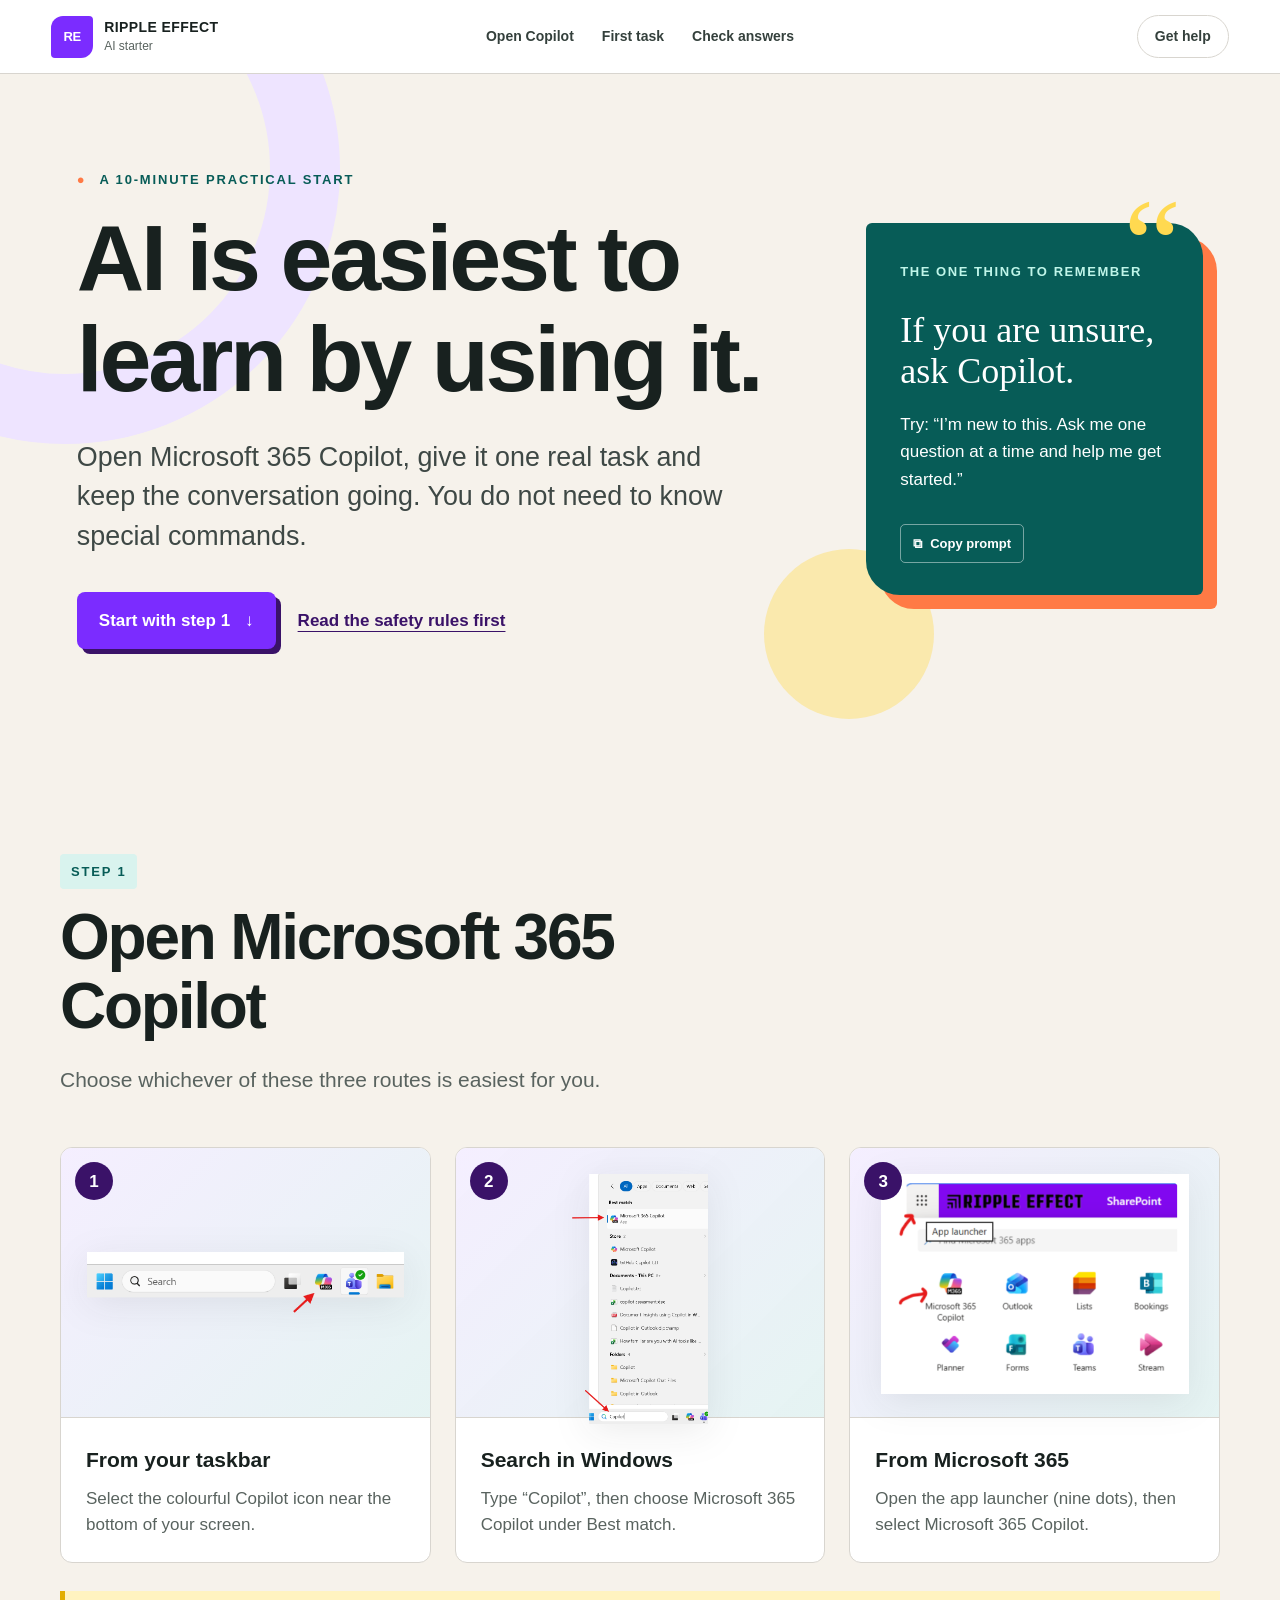
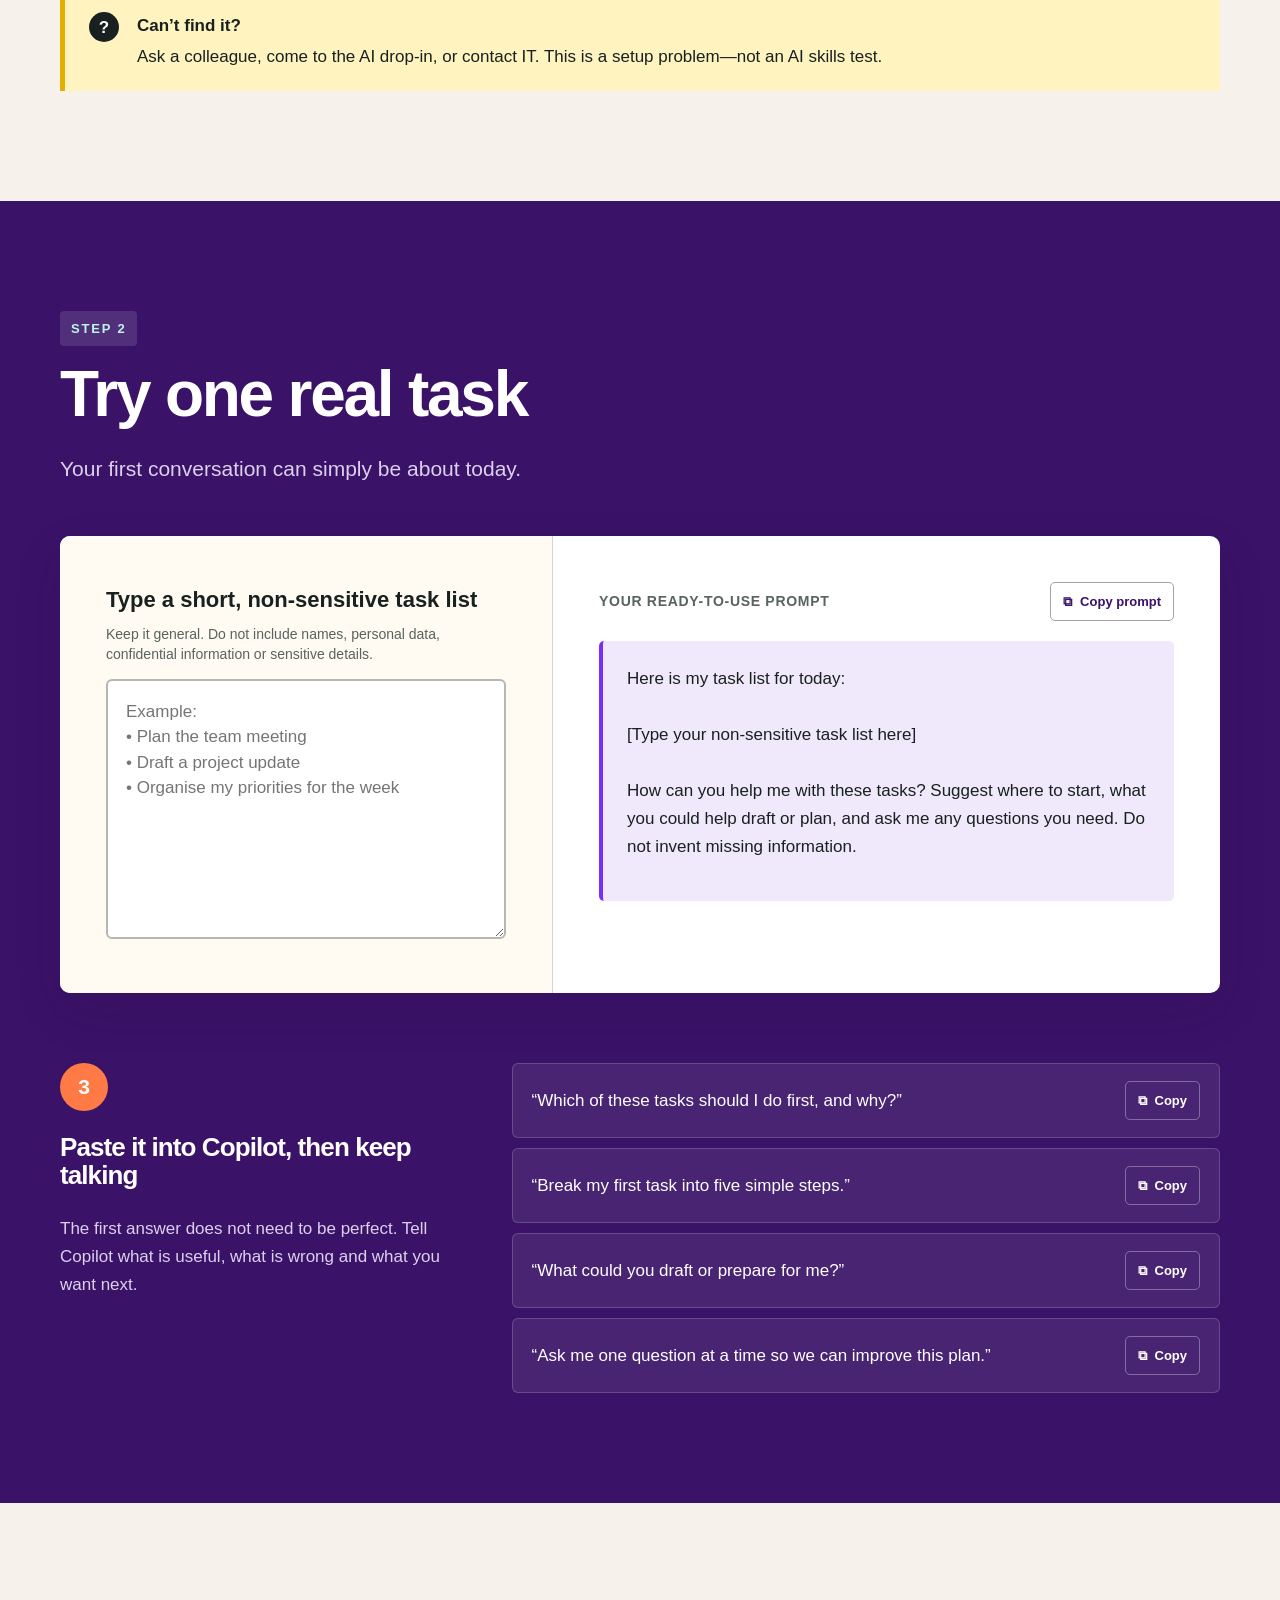
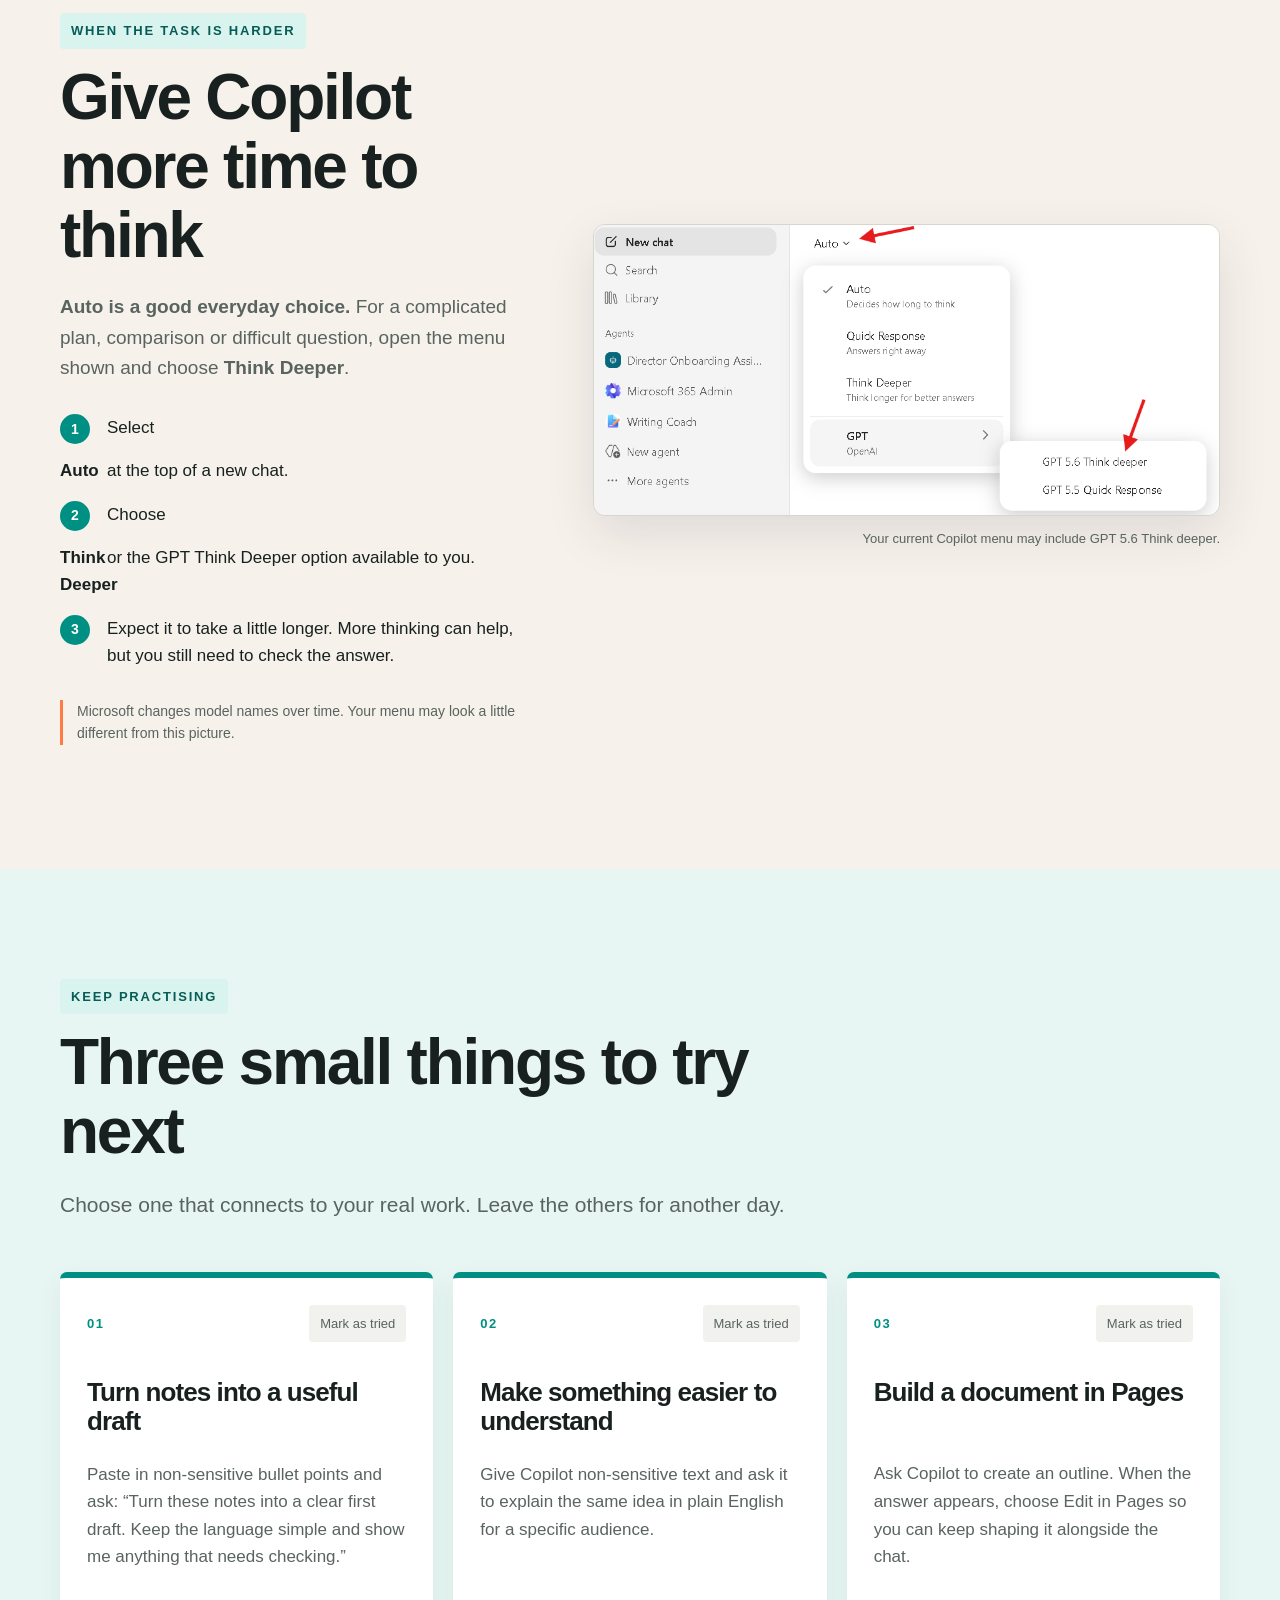
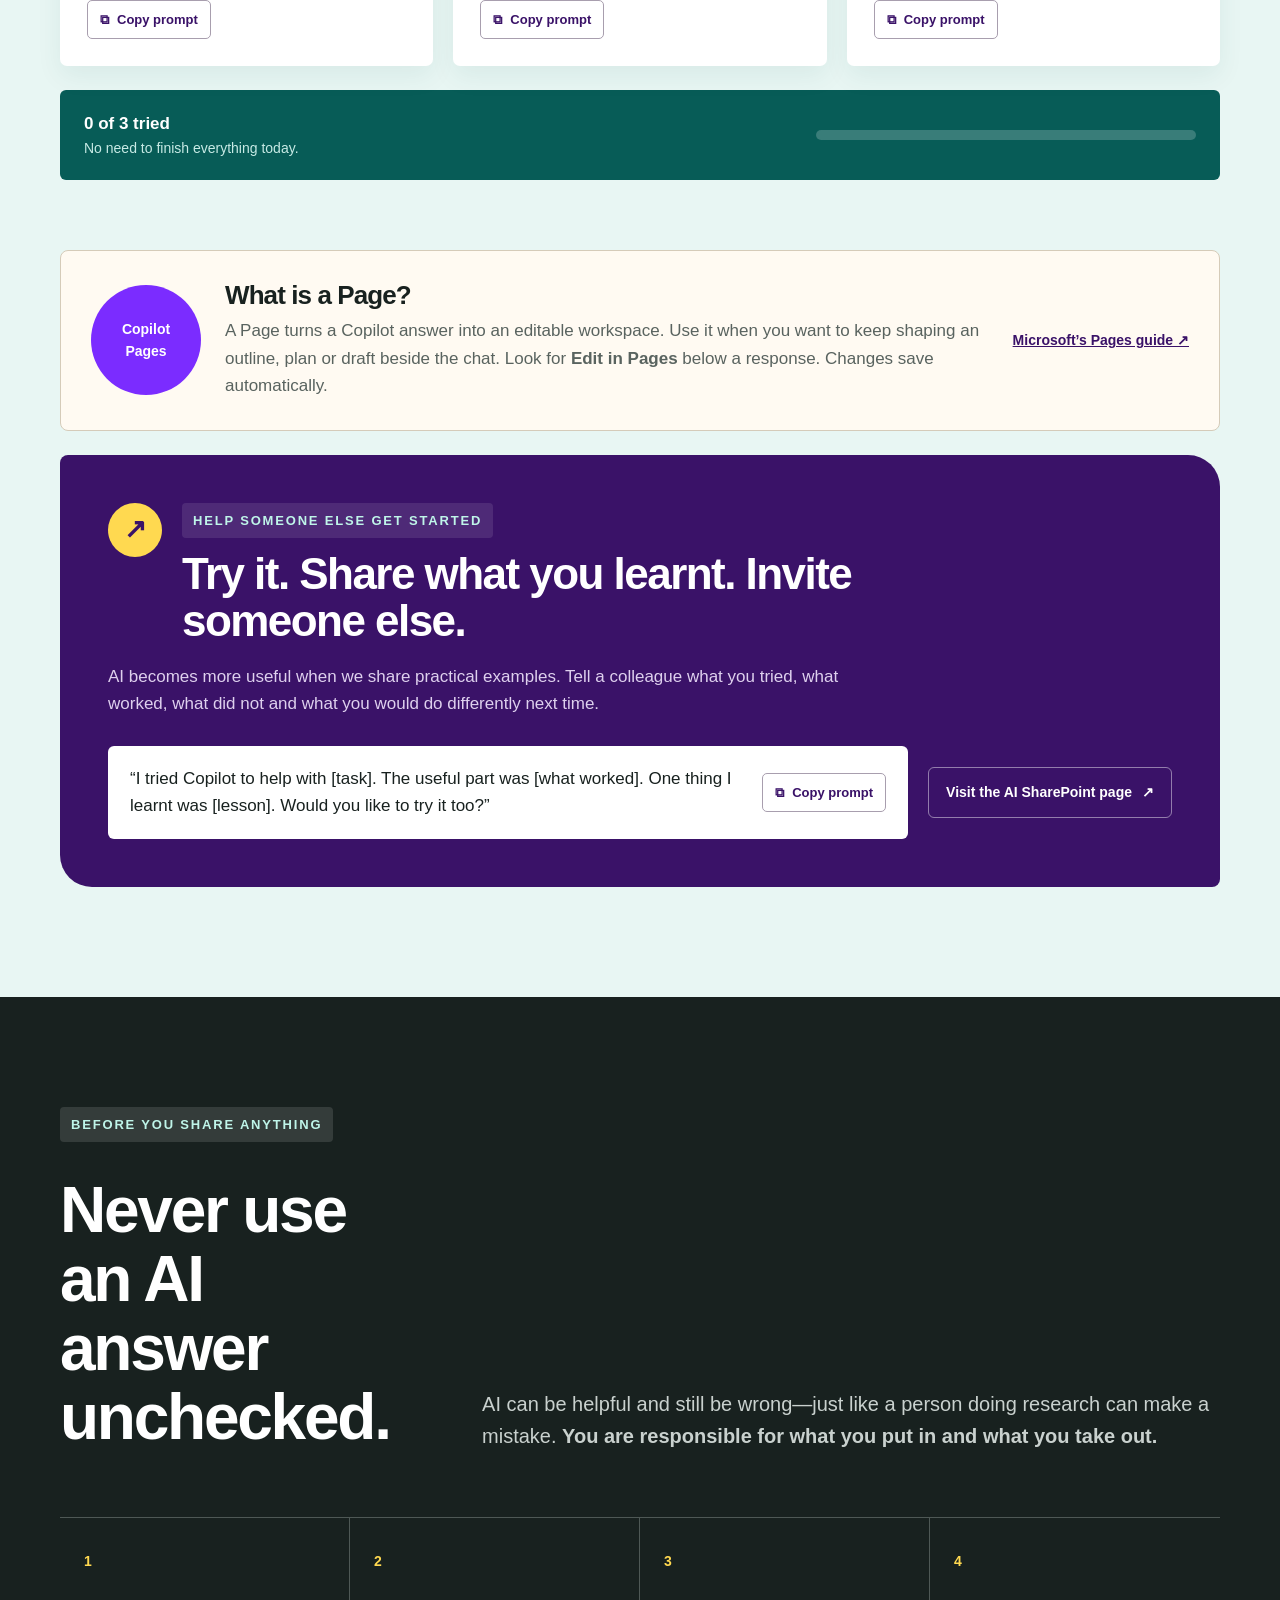
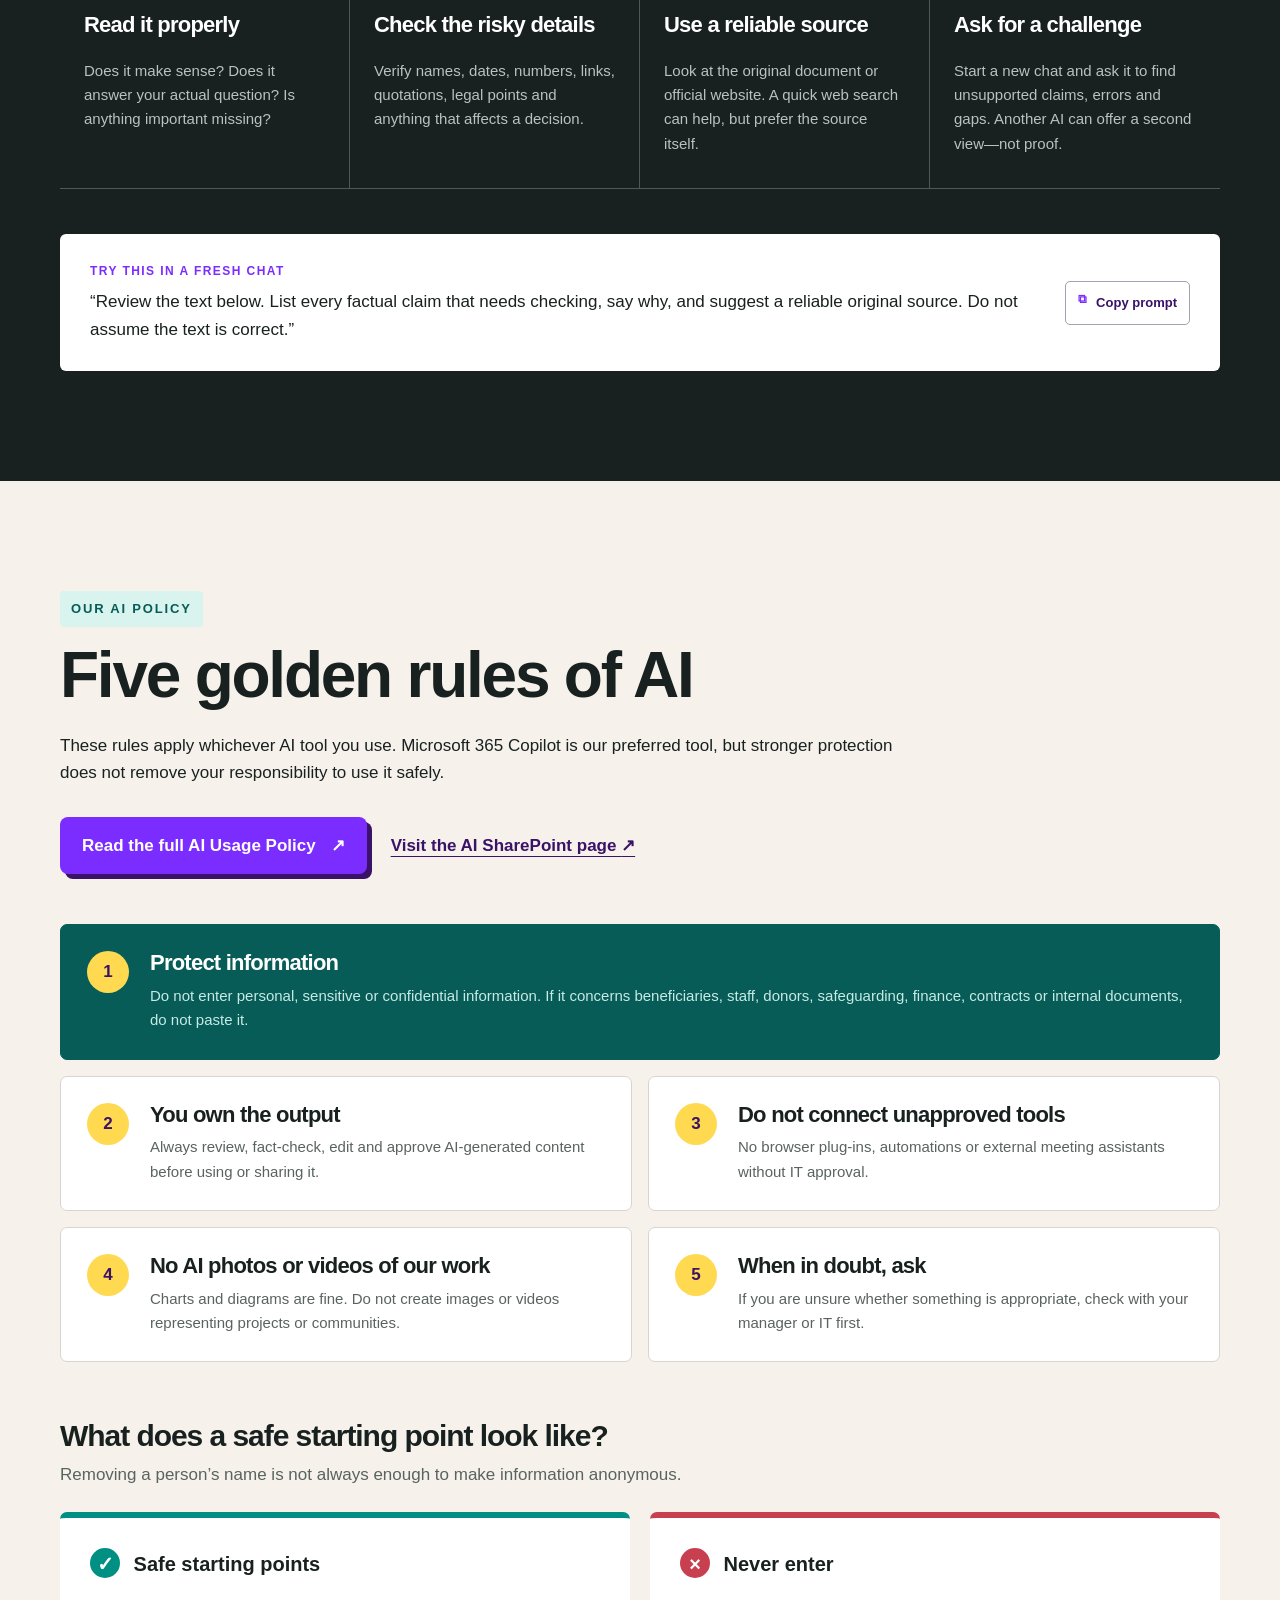
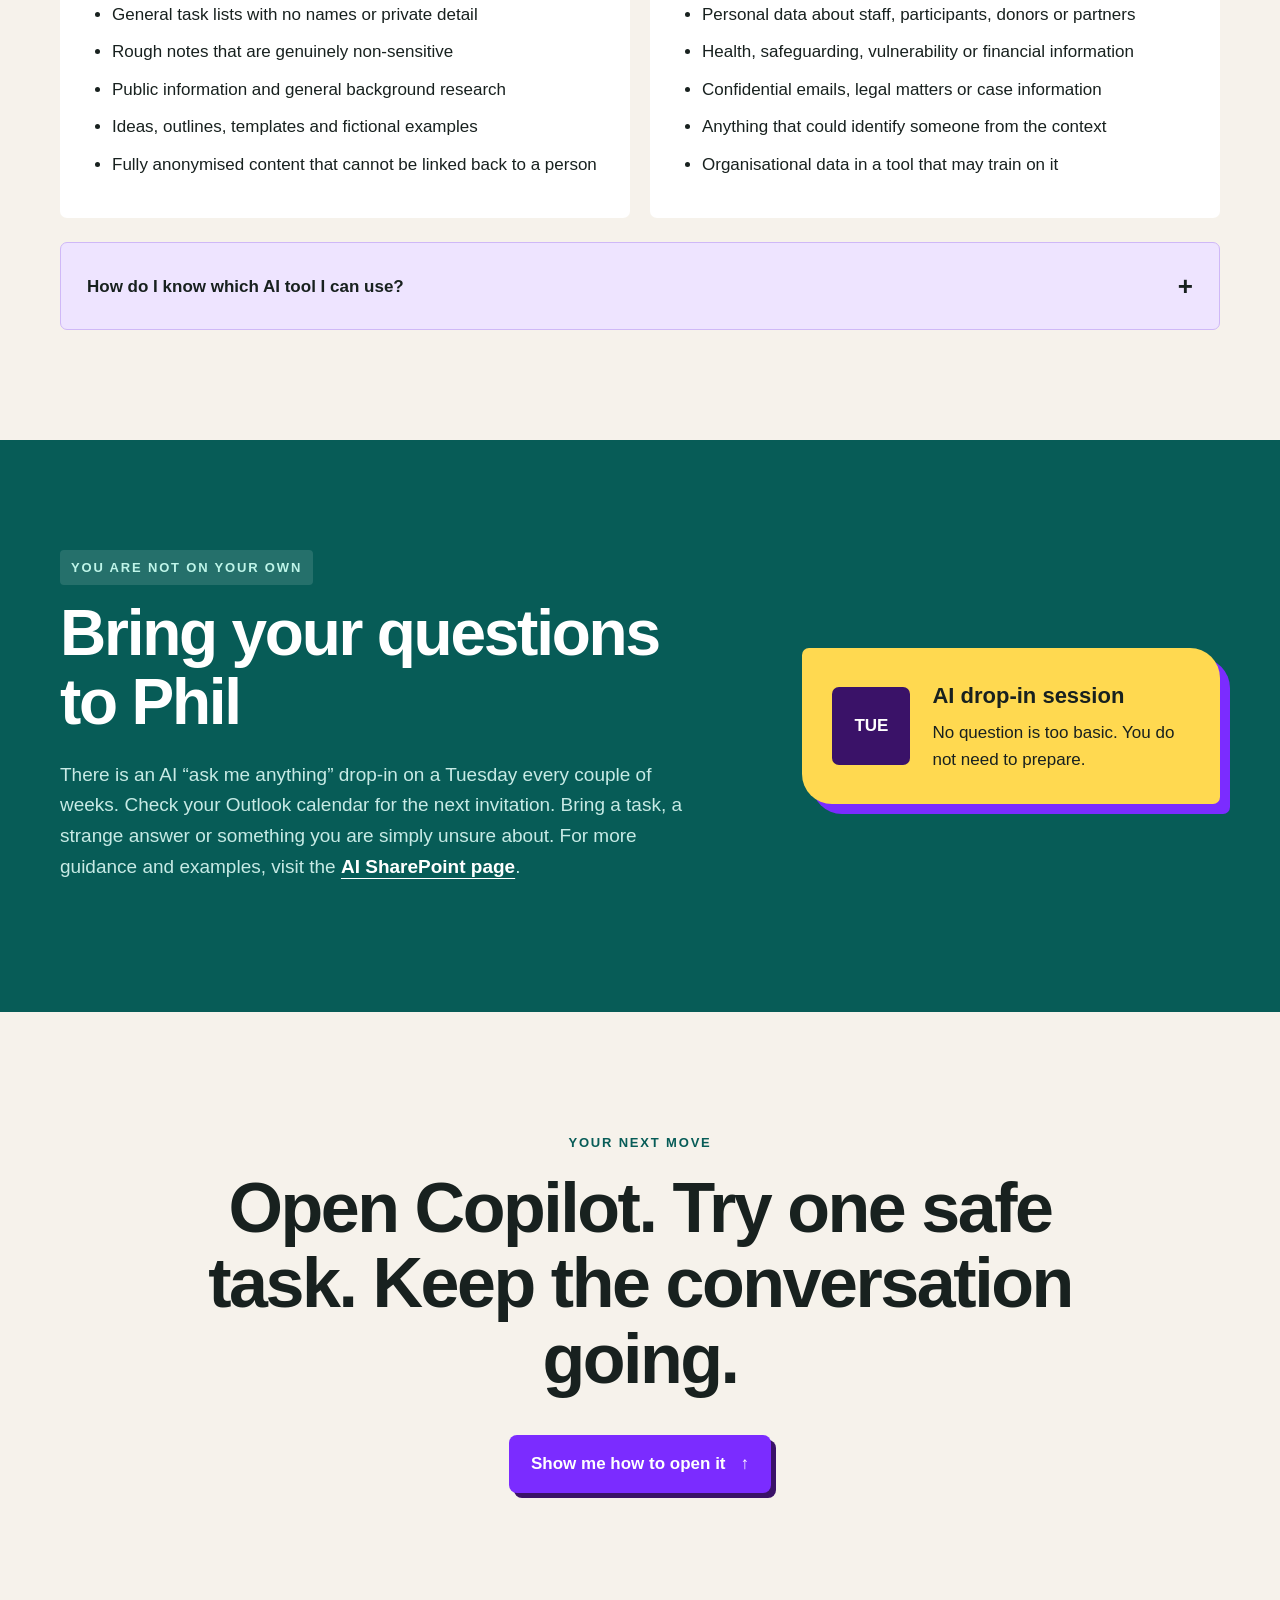
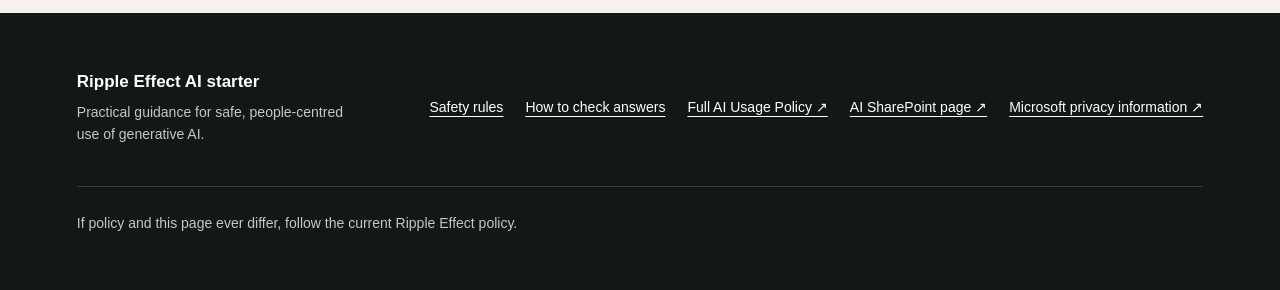
==== site/start-66e83ab8734276ac559a2520ba7a8b0e125d8573de5e298881a591f84db11290/index.html @ 121190fb "Add Copilot getting started page" ====
<!doctype html>
<html lang="en-GB">
<head>
  <meta charset="utf-8">
  <meta name="viewport" content="width=device-width, initial-scale=1">
  <meta name="robots" content="noindex, nofollow, noarchive, nosnippet, noimageindex">
  <meta name="googlebot" content="noindex, nofollow, noarchive, nosnippet, noimageindex">
  <meta name="bingbot" content="noindex, nofollow, noarchive, nosnippet, noimageindex">
  <meta name="referrer" content="no-referrer">
  <title>Get started with Microsoft Copilot | Ripple Effect</title>
  <meta name="description" content="A simple, practical introduction to using Microsoft 365 Copilot safely at Ripple Effect.">
  <style>:root {
  --ink: #18211f;
  --muted: #59635f;
  --paper: #f6f2eb;
  --cream: #fffaf2;
  --white: #ffffff;
  --purple: #7b2cff;
  --purple-dark: #3a1268;
  --purple-soft: #eee4ff;
  --teal: #008f83;
  --teal-dark: #075c57;
  --orange: #ff7a45;
  --yellow: #ffd950;
  --red: #c83f4f;
  --line: #d8d5cf;
  --shadow: 0 18px 50px rgba(34, 21, 48, 0.11);
}

* {
  box-sizing: border-box;
}

html {
  scroll-behavior: smooth;
  scroll-padding-top: 90px;
}

body {
  margin: 0;
  background: var(--paper);
  color: var(--ink);
  font-family: "Segoe UI", Arial, sans-serif;
  font-size: 17px;
  line-height: 1.62;
  text-rendering: optimizeLegibility;
}

button,
textarea {
  font: inherit;
}

a {
  color: inherit;
}

img {
  display: block;
  max-width: 100%;
}

.skip-link {
  position: fixed;
  top: 8px;
  left: 8px;
  z-index: 100;
  padding: 10px 16px;
  background: var(--ink);
  color: white;
  border-radius: 6px;
  transform: translateY(-150%);
}

.skip-link:focus {
  transform: translateY(0);
}

:focus-visible {
  outline: 4px solid var(--yellow);
  outline-offset: 3px;
}

.site-header {
  position: sticky;
  top: 0;
  z-index: 50;
  display: grid;
  grid-template-columns: 1fr auto 1fr;
  align-items: center;
  min-height: 74px;
  padding: 10px clamp(20px, 4vw, 70px);
  background: rgba(255, 255, 255, 0.96);
  border-bottom: 1px solid var(--line);
  backdrop-filter: blur(12px);
}

.brand {
  display: inline-flex;
  align-items: center;
  gap: 11px;
  width: fit-content;
  text-decoration: none;
  line-height: 1.05;
}

.brand-mark {
  display: grid;
  place-items: center;
  width: 42px;
  height: 42px;
  background: var(--purple);
  color: white;
  border-radius: 12px 4px 12px 4px;
  font-size: 13px;
  font-weight: 800;
  letter-spacing: -0.02em;
}

.brand strong,
.brand small {
  display: block;
}

.brand strong {
  text-transform: uppercase;
  letter-spacing: 0.03em;
  font-size: 14px;
}

.brand small {
  margin-top: 5px;
  color: var(--muted);
  font-size: 12px;
}

nav {
  display: flex;
  align-items: center;
  gap: 28px;
}

nav a,
.help-link {
  color: #34403c;
  font-size: 14px;
  font-weight: 650;
  text-decoration: none;
}

nav a:hover,
.help-link:hover {
  color: var(--purple);
}

.help-link {
  justify-self: end;
  padding: 9px 17px;
  border: 1px solid var(--line);
  border-radius: 999px;
}

.hero {
  position: relative;
  isolation: isolate;
  display: grid;
  grid-template-columns: minmax(0, 1.35fr) minmax(320px, 0.65fr);
  gap: clamp(35px, 7vw, 100px);
  align-items: center;
  max-width: 1280px;
  min-height: 670px;
  margin: 0 auto;
  padding: 90px clamp(24px, 6vw, 90px);
  overflow: hidden;
}

.hero::before,
.hero::after {
  content: "";
  position: absolute;
  z-index: -1;
  border-radius: 999px;
}

.hero::before {
  width: 410px;
  height: 410px;
  top: -180px;
  left: -210px;
  border: 70px solid var(--purple-soft);
}

.hero::after {
  width: 170px;
  height: 170px;
  right: 27%;
  bottom: 25px;
  background: var(--yellow);
  opacity: 0.4;
}

.eyebrow,
.step-label {
  margin: 0 0 18px;
  color: var(--teal-dark);
  font-size: 13px;
  font-weight: 800;
  letter-spacing: 0.14em;
  text-transform: uppercase;
}

.eyebrow span {
  margin-right: 8px;
  color: var(--orange);
}

h1,
h2,
h3,
p {
  margin-top: 0;
}

h1,
h2,
h3 {
  line-height: 1.08;
  letter-spacing: -0.035em;
}

h1 {
  max-width: 760px;
  margin-bottom: 28px;
  font-size: clamp(52px, 7.3vw, 96px);
  font-weight: 800;
}

h2 {
  margin-bottom: 22px;
  font-size: clamp(39px, 5vw, 66px);
}

h3 {
  font-size: 26px;
}

.hero-lede {
  max-width: 690px;
  margin-bottom: 35px;
  color: #3e4845;
  font-size: clamp(20px, 2.1vw, 27px);
  line-height: 1.48;
}

.hero-actions {
  display: flex;
  flex-wrap: wrap;
  gap: 22px;
  align-items: center;
}

.primary-button {
  display: inline-flex;
  align-items: center;
  gap: 15px;
  padding: 15px 22px;
  background: var(--purple);
  color: white;
  border-radius: 8px;
  box-shadow: 5px 5px 0 var(--purple-dark);
  font-weight: 750;
  text-decoration: none;
  transition: transform 160ms ease, box-shadow 160ms ease;
}

.primary-button:hover {
  transform: translate(2px, 2px);
  box-shadow: 3px 3px 0 var(--purple-dark);
}

.text-link {
  color: var(--purple-dark);
  font-weight: 700;
  text-underline-offset: 5px;
}

.hero-card {
  position: relative;
  padding: 38px 34px 32px;
  background: var(--teal-dark);
  color: white;
  border-radius: 6px 34px 6px 34px;
  box-shadow: 14px 14px 0 var(--orange);
}

.hero-card::before {
  content: "“";
  position: absolute;
  top: -44px;
  right: 22px;
  color: var(--yellow);
  font-family: Georgia, serif;
  font-size: 130px;
  line-height: 1;
}

.card-kicker {
  margin-bottom: 28px;
  color: #bff5e9;
  font-size: 13px;
  font-weight: 800;
  letter-spacing: 0.12em;
  text-transform: uppercase;
}

.big-quote {
  margin-bottom: 18px;
  font-family: Georgia, serif;
  font-size: 36px;
  line-height: 1.15;
}

.hero-card .copy-button {
  margin-top: 14px;
  border-color: rgba(255, 255, 255, 0.45);
  color: white;
}

.section-shell {
  width: min(1160px, calc(100% - 48px));
  margin: 0 auto;
  padding: 110px 0;
}

.section-heading {
  max-width: 740px;
  margin-bottom: 50px;
}

.section-heading > p:last-child {
  color: var(--muted);
  font-size: 21px;
}

.step-label {
  display: inline-block;
  margin-bottom: 14px;
  padding: 7px 11px;
  background: #d9f3ee;
  border-radius: 4px;
}

.step-label.light {
  background: rgba(255, 255, 255, 0.12);
  color: #bff5e9;
}

.launch-grid {
  display: grid;
  grid-template-columns: repeat(3, 1fr);
  gap: 24px;
}

.launch-card {
  position: relative;
  display: flex;
  flex-direction: column;
  margin: 0;
  overflow: hidden;
  background: white;
  border: 1px solid var(--line);
  border-radius: 12px;
}

.launch-number {
  position: absolute;
  top: 14px;
  left: 14px;
  z-index: 2;
  display: grid;
  place-items: center;
  width: 38px;
  height: 38px;
  background: var(--purple-dark);
  color: white;
  border-radius: 50%;
  font-weight: 800;
}

.image-frame {
  display: grid;
  place-items: center;
  height: 270px;
  padding: 26px;
  background:
    linear-gradient(135deg, rgba(123, 44, 255, 0.08), rgba(0, 143, 131, 0.1)),
    white;
  border-bottom: 1px solid var(--line);
}

.image-frame img {
  max-height: 220px;
  object-fit: contain;
  filter: drop-shadow(0 8px 18px rgba(23, 23, 23, 0.08));
}

.image-frame.compact img {
  width: 100%;
}

.image-frame.portrait img {
  max-height: 250px;
}

.launch-card figcaption {
  display: grid;
  gap: 9px;
  padding: 25px;
}

.launch-card figcaption strong {
  font-size: 21px;
}

.launch-card figcaption span {
  color: var(--muted);
  line-height: 1.5;
}

.tip-strip {
  display: flex;
  gap: 18px;
  align-items: flex-start;
  margin-top: 28px;
  padding: 21px 24px;
  background: #fff3c0;
  border-left: 5px solid #e2ae00;
}

.tip-strip p {
  margin: 3px 0 0;
}

.tip-icon {
  display: grid;
  flex: 0 0 auto;
  place-items: center;
  width: 30px;
  height: 30px;
  background: var(--ink);
  color: white;
  border-radius: 50%;
  font-weight: 800;
}

.first-task-section {
  background: var(--purple-dark);
  color: white;
}

.first-task-section .section-heading > p:last-child {
  color: #ddd0ed;
}

.task-builder {
  display: grid;
  grid-template-columns: 0.85fr 1.15fr;
  background: white;
  color: var(--ink);
  border-radius: 10px;
  overflow: hidden;
  box-shadow: var(--shadow);
}

.task-input {
  padding: clamp(26px, 4vw, 46px);
  background: var(--cream);
  border-right: 1px solid var(--line);
}

.task-input label {
  display: block;
  margin-bottom: 7px;
  font-size: 22px;
  font-weight: 750;
}

.field-help {
  color: var(--muted);
  font-size: 14px;
  line-height: 1.45;
}

textarea {
  width: 100%;
  min-height: 260px;
  padding: 18px;
  resize: vertical;
  color: var(--ink);
  background: white;
  border: 2px solid #b7b6b0;
  border-radius: 6px;
  line-height: 1.5;
}

textarea:focus {
  border-color: var(--purple);
}

.prompt-preview {
  min-width: 0;
  padding: clamp(26px, 4vw, 46px);
}

.prompt-topline {
  display: flex;
  gap: 12px;
  align-items: center;
  justify-content: space-between;
  margin-bottom: 20px;
  color: var(--muted);
  font-size: 14px;
  font-weight: 750;
  letter-spacing: 0.05em;
  text-transform: uppercase;
}

pre {
  min-height: 260px;
  margin: 0;
  padding: 24px;
  overflow-x: auto;
  white-space: pre-wrap;
  word-break: break-word;
  background: #f0e9fb;
  border-left: 4px solid var(--purple);
  border-radius: 5px;
  font-family: "Segoe UI", Arial, sans-serif;
  font-size: 17px;
  line-height: 1.65;
}

.copy-button {
  display: inline-flex;
  gap: 8px;
  align-items: center;
  justify-content: center;
  padding: 8px 12px;
  color: var(--purple-dark);
  background: transparent;
  border: 1px solid #a89eae;
  border-radius: 5px;
  cursor: pointer;
  font-size: 13px;
  font-weight: 750;
  letter-spacing: 0;
  text-transform: none;
}

.copy-button:hover {
  background: rgba(123, 44, 255, 0.08);
}

.conversation-block {
  display: grid;
  grid-template-columns: 0.7fr 1.3fr;
  gap: 70px;
  margin-top: 70px;
  align-items: start;
}

.conversation-block > div:first-child p:last-child {
  color: #ddd0ed;
}

.number-badge {
  display: grid;
  place-items: center;
  width: 48px;
  height: 48px;
  margin-bottom: 22px;
  background: var(--orange);
  border-radius: 50%;
  font-size: 21px;
  font-weight: 800;
}

.follow-up-list {
  display: grid;
  gap: 10px;
}

.follow-up {
  display: flex;
  gap: 18px;
  align-items: center;
  justify-content: space-between;
  padding: 17px 19px;
  background: rgba(255, 255, 255, 0.08);
  border: 1px solid rgba(255, 255, 255, 0.18);
  border-radius: 6px;
}

.follow-up .copy-button {
  flex: 0 0 auto;
  border-color: rgba(255, 255, 255, 0.32);
  color: white;
}

.mode-section {
  display: grid;
  grid-template-columns: minmax(0, 0.85fr) minmax(430px, 1.15fr);
  gap: 70px;
  align-items: center;
}

.mode-copy > p:not(.step-label, .small-note) {
  color: var(--muted);
  font-size: 19px;
}

.plain-steps {
  display: grid;
  gap: 16px;
  margin: 30px 0;
  padding: 0;
  list-style: none;
}

.plain-steps li {
  display: grid;
  grid-template-columns: 34px 1fr;
  gap: 13px;
  align-items: start;
}

.plain-steps span {
  display: grid;
  place-items: center;
  width: 30px;
  height: 30px;
  background: var(--teal);
  color: white;
  border-radius: 50%;
  font-size: 14px;
  font-weight: 800;
}

.small-note {
  padding-left: 14px;
  color: var(--muted);
  border-left: 3px solid var(--orange);
  font-size: 14px;
}

.mode-image {
  margin: 0;
}

.mode-image img {
  background: white;
  border: 1px solid var(--line);
  border-radius: 12px;
  box-shadow: var(--shadow);
}

.mode-image figcaption {
  margin-top: 12px;
  color: var(--muted);
  font-size: 13px;
  text-align: right;
}

.practice-section {
  background: #e8f6f3;
}

.challenge-grid {
  display: grid;
  grid-template-columns: repeat(3, 1fr);
  gap: 20px;
}

.challenge-card {
  display: flex;
  flex-direction: column;
  padding: 27px;
  background: white;
  border-top: 6px solid var(--teal);
  border-radius: 7px;
  box-shadow: 0 10px 26px rgba(7, 92, 87, 0.07);
}

.challenge-top {
  display: flex;
  align-items: center;
  justify-content: space-between;
  margin-bottom: 36px;
}

.challenge-top > span {
  color: var(--teal);
  font-size: 13px;
  font-weight: 800;
  letter-spacing: 0.12em;
}

.done-button {
  padding: 7px 10px;
  color: var(--muted);
  background: #f1f1ee;
  border: 1px solid transparent;
  border-radius: 4px;
  cursor: pointer;
  font-size: 13px;
}

.done-button:hover,
.done-button.is-done {
  color: white;
  background: var(--teal-dark);
}

.challenge-card h3 {
  min-height: 56px;
}

.challenge-card p {
  flex: 1;
  color: var(--muted);
}

.challenge-card .copy-button {
  align-self: flex-start;
  margin-top: 12px;
}

.progress-card {
  display: grid;
  grid-template-columns: 1fr minmax(210px, 0.55fr);
  gap: 40px;
  align-items: center;
  margin-top: 24px;
  padding: 20px 24px;
  background: var(--teal-dark);
  color: white;
  border-radius: 6px;
}

.progress-card strong,
.progress-card span {
  display: block;
}

.progress-card span {
  color: #c7eae5;
  font-size: 14px;
}

.progress-card.complete {
  background: var(--purple-dark);
}

.progress-track {
  height: 10px;
  overflow: hidden;
  background: rgba(255, 255, 255, 0.2);
  border-radius: 999px;
}

.progress-track span {
  height: 100%;
  background: var(--yellow);
  border-radius: inherit;
  transition: width 250ms ease;
}

.pages-callout {
  display: grid;
  grid-template-columns: auto 1fr auto;
  gap: 24px;
  align-items: center;
  margin-top: 70px;
  padding: 30px;
  background: var(--cream);
  border: 1px solid #d5cbb9;
  border-radius: 8px;
}

.pages-tag {
  display: grid;
  place-items: center;
  width: 110px;
  height: 110px;
  padding: 10px;
  color: white;
  background: var(--purple);
  border-radius: 50%;
  font-size: 14px;
  font-weight: 800;
  text-align: center;
}

.pages-callout h3 {
  margin-bottom: 8px;
}

.pages-callout p {
  margin-bottom: 0;
  color: var(--muted);
}

.pages-callout a {
  color: var(--purple-dark);
  font-size: 14px;
  font-weight: 750;
}

.share-callout {
  margin-top: 24px;
  padding: clamp(28px, 5vw, 48px);
  color: white;
  background: var(--purple-dark);
  border-radius: 8px 32px 8px 32px;
}

.share-heading {
  display: flex;
  gap: 20px;
  align-items: flex-start;
}

.share-mark {
  display: grid;
  flex: 0 0 auto;
  place-items: center;
  width: 54px;
  height: 54px;
  color: var(--purple-dark);
  background: var(--yellow);
  border-radius: 50%;
  font-size: 27px;
  font-weight: 800;
}

.share-heading .step-label {
  margin-bottom: 12px;
  color: #bff5e9;
  background: rgba(255, 255, 255, 0.1);
}

.share-heading h3 {
  max-width: 720px;
  margin-bottom: 18px;
  font-size: clamp(29px, 4vw, 44px);
}

.share-callout > p {
  max-width: 780px;
  color: #ded0ee;
}

.share-actions {
  display: grid;
  grid-template-columns: minmax(0, 1fr) auto;
  gap: 20px;
  align-items: center;
  margin-top: 28px;
}

.share-prompt {
  display: flex;
  gap: 18px;
  align-items: center;
  justify-content: space-between;
  padding: 19px 22px;
  color: var(--ink);
  background: white;
  border-radius: 6px;
}

.share-prompt p {
  margin: 0;
}

.share-prompt .copy-button {
  flex: 0 0 auto;
}

.resource-link {
  display: inline-flex;
  gap: 10px;
  align-items: center;
  padding: 13px 17px;
  color: white;
  border: 1px solid rgba(255, 255, 255, 0.45);
  border-radius: 6px;
  font-size: 14px;
  font-weight: 750;
  text-decoration: none;
}

.resource-link:hover {
  background: rgba(255, 255, 255, 0.1);
}

.check-section {
  background: var(--ink);
  color: white;
}

.check-heading {
  display: grid;
  grid-template-columns: 0.45fr 1fr;
  gap: 20px 90px;
  align-items: end;
  margin-bottom: 65px;
}

.check-heading .step-label {
  grid-column: 1 / -1;
  justify-self: start;
}

.check-heading h2 {
  margin: 0;
}

.check-heading > p:last-child {
  margin: 0;
  color: #c9d1ce;
  font-size: 20px;
}

.check-grid {
  display: grid;
  grid-template-columns: repeat(4, 1fr);
  border-top: 1px solid #4e5855;
  border-bottom: 1px solid #4e5855;
}

.check-grid article {
  padding: 32px 24px;
  border-right: 1px solid #4e5855;
}

.check-grid article:last-child {
  border-right: 0;
}

.check-number {
  display: block;
  margin-bottom: 40px;
  color: var(--yellow);
  font-size: 14px;
  font-weight: 800;
}

.check-grid h3 {
  font-size: 22px;
}

.check-grid p {
  margin: 0;
  color: #b9c2bf;
  font-size: 15px;
}

.fact-check-prompt {
  display: grid;
  grid-template-columns: 1fr auto;
  gap: 28px;
  align-items: center;
  margin-top: 45px;
  padding: 28px 30px;
  background: white;
  color: var(--ink);
  border-radius: 6px;
}

.fact-check-prompt span {
  display: block;
  margin-bottom: 7px;
  color: var(--purple);
  font-size: 12px;
  font-weight: 800;
  letter-spacing: 0.12em;
  text-transform: uppercase;
}

.fact-check-prompt p {
  margin: 0;
}

.safety-section .section-heading {
  max-width: 860px;
}

.policy-links {
  display: flex;
  flex-wrap: wrap;
  gap: 24px;
  align-items: center;
  margin-top: 30px;
}

.five-rules-grid {
  display: grid;
  grid-template-columns: repeat(2, 1fr);
  gap: 16px;
}

.golden-rule {
  display: grid;
  grid-template-columns: 45px 1fr;
  gap: 18px;
  padding: 26px;
  background: white;
  border: 1px solid var(--line);
  border-radius: 7px;
}

.golden-rule > span {
  display: grid;
  place-items: center;
  width: 42px;
  height: 42px;
  color: var(--purple-dark);
  background: var(--yellow);
  border-radius: 50%;
  font-size: 17px;
  font-weight: 850;
}

.golden-rule h3 {
  margin-bottom: 9px;
  font-size: 22px;
}

.golden-rule p {
  margin: 0;
  color: var(--muted);
  font-size: 15px;
}

.rule-featured {
  grid-column: 1 / -1;
  color: white;
  background: var(--teal-dark);
  border-color: var(--teal-dark);
}

.rule-featured p {
  color: #c7eae5;
}

.safe-input-heading {
  margin: 58px 0 20px;
}

.safe-input-heading h3 {
  margin-bottom: 8px;
  font-size: 30px;
}

.safe-input-heading p {
  margin: 0;
  color: var(--muted);
}

.safety-banner {
  display: flex;
  gap: 20px;
  align-items: center;
  padding: 26px;
  background: #ffe7e8;
  border: 2px solid #e6a8ae;
  border-radius: 7px;
}

.safety-banner > span {
  display: grid;
  flex: 0 0 auto;
  place-items: center;
  width: 48px;
  height: 48px;
  color: white;
  background: var(--red);
  border-radius: 50%;
  font-size: 25px;
  font-weight: 900;
}

.safety-banner p {
  margin: 0;
}

.do-dont-grid {
  display: grid;
  grid-template-columns: 1fr 1fr;
  gap: 20px;
  margin-top: 24px;
}

.do-card,
.dont-card {
  padding: 30px;
  background: white;
  border-radius: 7px;
}

.do-card {
  border-top: 6px solid var(--teal);
}

.dont-card {
  border-top: 6px solid var(--red);
}

.do-label,
.dont-label {
  font-size: 20px;
  font-weight: 800;
}

.do-label span,
.dont-label span {
  display: inline-grid;
  place-items: center;
  width: 30px;
  height: 30px;
  margin-right: 8px;
  color: white;
  border-radius: 50%;
}

.do-label span {
  background: var(--teal);
}

.dont-label span {
  background: var(--red);
}

.do-dont-grid ul {
  margin-bottom: 0;
  padding-left: 22px;
}

.do-dont-grid li {
  margin-bottom: 10px;
}

.other-tools {
  margin-top: 24px;
  background: var(--purple-soft);
  border: 1px solid #cfb8f7;
  border-radius: 7px;
}

.other-tools summary {
  display: flex;
  align-items: center;
  justify-content: space-between;
  padding: 22px 26px;
  cursor: pointer;
  font-weight: 800;
  list-style: none;
}

.other-tools summary::-webkit-details-marker {
  display: none;
}

.other-tools summary span {
  font-size: 26px;
  transition: transform 180ms ease;
}

.other-tools[open] summary span {
  transform: rotate(45deg);
}

.other-tools > div {
  max-width: 880px;
  padding: 0 26px 20px;
  color: #473d4d;
}

.help-section {
  background: var(--teal-dark);
  color: white;
}

.help-inner {
  display: grid;
  grid-template-columns: 1fr 0.65fr;
  gap: 100px;
  align-items: center;
}

.help-inner > div:first-child > p:last-child {
  color: #c7eae5;
  font-size: 19px;
}

.help-inner > div:first-child > p:last-child a {
  color: white;
  font-weight: 750;
  text-underline-offset: 5px;
}

.help-card {
  display: flex;
  gap: 22px;
  align-items: center;
  padding: 30px;
  color: var(--ink);
  background: var(--yellow);
  border-radius: 7px 30px 7px 30px;
  box-shadow: 10px 10px 0 var(--purple);
}

.calendar-icon {
  display: grid;
  flex: 0 0 auto;
  place-items: center;
  width: 78px;
  height: 78px;
  color: white;
  background: var(--purple-dark);
  border-radius: 7px;
  font-size: 17px;
  font-weight: 800;
  text-transform: uppercase;
}

.help-card strong {
  font-size: 22px;
}

.help-card p {
  margin: 5px 0 0;
}

.closing-section {
  width: min(900px, calc(100% - 48px));
  margin: 0 auto;
  padding: 120px 0;
  text-align: center;
}

.closing-section h2 {
  font-size: clamp(38px, 5.5vw, 70px);
}

.closing-section .primary-button {
  margin-top: 16px;
}

footer {
  display: grid;
  grid-template-columns: 1fr auto;
  gap: 35px 70px;
  padding: 55px clamp(24px, 6vw, 90px);
  color: #c1cac7;
  background: #111815;
  font-size: 14px;
}

footer strong {
  color: white;
  font-size: 17px;
}

footer p {
  margin: 5px 0 0;
}

.footer-links {
  display: flex;
  flex-wrap: wrap;
  gap: 22px;
  align-items: center;
}

.footer-links a {
  color: white;
  text-underline-offset: 4px;
}

.footer-note {
  grid-column: 1 / -1;
  padding-top: 25px;
  border-top: 1px solid #35403c;
}

@media (max-width: 980px) {
  .site-header {
    grid-template-columns: 1fr auto;
  }

  nav {
    display: none;
  }

  .hero,
  .mode-section {
    grid-template-columns: 1fr;
  }

  .hero {
    min-height: auto;
  }

  .hero-card {
    max-width: 570px;
  }

  .launch-grid,
  .challenge-grid {
    grid-template-columns: 1fr 1fr;
  }

  .launch-card:last-child,
  .challenge-card:last-child {
    grid-column: 1 / -1;
  }

  .task-builder,
  .conversation-block,
  .check-heading,
  .help-inner {
    grid-template-columns: 1fr;
  }

  .task-input {
    border-right: 0;
    border-bottom: 1px solid var(--line);
  }

  .check-heading {
    gap: 18px;
  }

  .check-grid {
    grid-template-columns: 1fr 1fr;
  }

  .check-grid article:nth-child(2) {
    border-right: 0;
  }

  .check-grid article:nth-child(-n + 2) {
    border-bottom: 1px solid #4e5855;
  }

  .pages-callout {
    grid-template-columns: auto 1fr;
  }

  .pages-callout a {
    grid-column: 2;
  }

  .share-actions {
    grid-template-columns: 1fr;
  }

  .resource-link {
    justify-self: start;
  }
}

@media (max-width: 680px) {
  body {
    font-size: 16px;
  }

  .site-header {
    min-height: 66px;
    padding: 8px 18px;
  }

  .help-link {
    padding: 7px 12px;
    font-size: 13px;
  }

  .brand small {
    display: none;
  }

  .hero {
    padding: 65px 24px 80px;
  }

  h1 {
    font-size: clamp(47px, 15vw, 68px);
  }

  h2 {
    font-size: 40px;
  }

  .hero-lede {
    font-size: 19px;
  }

  .hero-actions {
    align-items: flex-start;
    flex-direction: column;
  }

  .hero-card {
    margin-right: 10px;
    padding: 32px 25px 28px;
  }

  .big-quote {
    font-size: 31px;
  }

  .section-shell {
    width: min(100% - 36px, 1160px);
    padding: 78px 0;
  }

  .launch-grid,
  .challenge-grid,
  .do-dont-grid,
  .five-rules-grid,
  .check-grid,
  .fact-check-prompt,
  .progress-card,
  footer {
    grid-template-columns: 1fr;
  }

  .launch-card:last-child,
  .challenge-card:last-child {
    grid-column: auto;
  }

  .image-frame {
    height: 240px;
  }

  .conversation-block {
    gap: 30px;
  }

  .follow-up {
    align-items: flex-start;
    flex-direction: column;
  }

  .mode-section {
    gap: 35px;
  }

  .mode-image figcaption {
    text-align: left;
  }

  .challenge-card h3 {
    min-height: auto;
  }

  .pages-callout {
    grid-template-columns: 1fr;
  }

  .pages-tag {
    width: 88px;
    height: 88px;
  }

  .pages-callout a {
    grid-column: auto;
  }

  .share-callout {
    padding: 28px 22px;
  }

  .share-heading,
  .share-prompt {
    align-items: flex-start;
    flex-direction: column;
  }

  .rule-featured {
    grid-column: auto;
  }

  .check-grid article,
  .check-grid article:nth-child(2) {
    border-right: 0;
    border-bottom: 1px solid #4e5855;
  }

  .check-grid article:last-child {
    border-bottom: 0;
  }

  .fact-check-prompt .copy-button {
    justify-self: start;
  }

  .safety-banner {
    align-items: flex-start;
  }

  .help-inner {
    gap: 45px;
  }

  .help-card {
    padding: 22px;
  }

  footer {
    gap: 28px;
  }

  .footer-links {
    align-items: flex-start;
    flex-direction: column;
    gap: 12px;
  }
}

@media (prefers-reduced-motion: reduce) {
  html {
    scroll-behavior: auto;
  }

  *,
  *::before,
  *::after {
    scroll-behavior: auto !important;
    transition-duration: 0.01ms !important;
    animation-duration: 0.01ms !important;
    animation-iteration-count: 1 !important;
  }
}
</style>
</head>
<body>
<a class="skip-link" href="#main">Skip to the training</a><header class="site-header"><a class="brand" href="#top" aria-label="Ripple Effect AI starter home"><span class="brand-mark" aria-hidden="true">RE</span><span><strong>Ripple Effect</strong><small>AI starter</small></span></a><nav aria-label="Page sections"><a href="#open">Open Copilot</a><a href="#first-task">First task</a><a href="#check">Check answers</a></nav><a class="help-link" href="#help">Get help</a></header><main id="main"><section class="hero" id="top"><div class="hero-copy"><p class="eyebrow"><span aria-hidden="true">●</span> A 10-minute practical start</p><h1>AI is easiest to learn by using it.</h1><p class="hero-lede">Open Microsoft 365 Copilot, give it one real task and keep the conversation going. You do not need to know special commands.</p><div class="hero-actions"><a class="primary-button" href="#open">Start with step 1 <span aria-hidden="true">↓</span></a><a class="text-link" href="#safe">Read the safety rules first</a></div></div><aside class="hero-card" aria-label="The one thing to remember"><p class="card-kicker">The one thing to remember</p><p class="big-quote">If you are unsure, ask Copilot.</p><p>Try: “I’m new to this. Ask me one question at a time and help me get started.”</p><button class="copy-button" type="button"><span aria-hidden="true">⧉</span>Copy prompt</button></aside></section><section class="section-shell" id="open"><div class="section-heading"><p class="step-label">Step 1</p><h2>Open Microsoft 365 Copilot</h2><p>Choose whichever of these three routes is easiest for you.</p></div><div class="launch-grid"><figure class="launch-card"><div class="launch-number">1</div><div class="image-frame compact"><img src="[data-uri]" alt="Windows taskbar with a red arrow pointing to the Microsoft 365 Copilot icon"/></div><figcaption><strong>From your taskbar</strong><span>Select the colourful Copilot icon near the bottom of your screen.</span></figcaption></figure><figure class="launch-card"><div class="launch-number">2</div><div class="image-frame portrait"><img src="[data-uri]" alt="Windows search showing Microsoft 365 Copilot as the best match"/></div><figcaption><strong>Search in Windows</strong><span>Type “Copilot”, then choose Microsoft 365 Copilot under Best match.</span></figcaption></figure><figure class="launch-card"><div class="launch-number">3</div><div class="image-frame"><img src="[data-uri]" alt="Microsoft 365 app launcher with arrows pointing to the launcher and Microsoft 365 Copilot"/></div><figcaption><strong>From Microsoft 365</strong><span>Open the app launcher (nine dots), then select Microsoft 365 Copilot.</span></figcaption></figure></div><div class="tip-strip"><span class="tip-icon" aria-hidden="true">?</span><div><strong>Can’t find it?</strong><p>Ask a colleague, come to the AI drop-in, or contact IT. This is a setup problem—not an AI skills test.</p></div></div></section><section class="first-task-section" id="first-task"><div class="section-shell"><div class="section-heading light"><p class="step-label light">Step 2</p><h2>Try one real task</h2><p>Your first conversation can simply be about today.</p></div><div class="task-builder"><div class="task-input"><label for="tasks">Type a short, non-sensitive task list</label><p class="field-help">Keep it general. Do not include names, personal data, confidential information or sensitive details.</p><textarea id="tasks" placeholder="Example:
• Plan the team meeting
• Draft a project update
• Organise my priorities for the week"></textarea></div><div class="prompt-preview"><div class="prompt-topline"><span>Your ready-to-use prompt</span><button class="copy-button" type="button"><span aria-hidden="true">⧉</span>Copy prompt</button></div><pre>Here is my task list for today:

[Type your non-sensitive task list here]

How can you help me with these tasks? Suggest where to start, what you could help draft or plan, and ask me any questions you need. Do not invent missing information.</pre></div></div><div class="conversation-block"><div><p class="number-badge">3</p><h3>Paste it into Copilot, then keep talking</h3><p>The first answer does not need to be perfect. Tell Copilot what is useful, what is wrong and what you want next.</p></div><div class="follow-up-list"><div class="follow-up"><span>“<!-- -->Which of these tasks should I do first, and why?<!-- -->”</span><button class="copy-button" type="button"><span aria-hidden="true">⧉</span>Copy</button></div><div class="follow-up"><span>“<!-- -->Break my first task into five simple steps.<!-- -->”</span><button class="copy-button" type="button"><span aria-hidden="true">⧉</span>Copy</button></div><div class="follow-up"><span>“<!-- -->What could you draft or prepare for me?<!-- -->”</span><button class="copy-button" type="button"><span aria-hidden="true">⧉</span>Copy</button></div><div class="follow-up"><span>“<!-- -->Ask me one question at a time so we can improve this plan.<!-- -->”</span><button class="copy-button" type="button"><span aria-hidden="true">⧉</span>Copy</button></div></div></div></div></section><section class="section-shell mode-section" id="mode"><div class="mode-copy"><p class="step-label">When the task is harder</p><h2>Give Copilot more time to think</h2><p><strong>Auto is a good everyday choice.</strong> For a complicated plan, comparison or difficult question, open the menu shown and choose <strong>Think Deeper</strong>.</p><ol class="plain-steps"><li><span>1</span>Select <strong>Auto</strong> at the top of a new chat.</li><li><span>2</span>Choose <strong>Think Deeper</strong> or the GPT Think Deeper option available to you.</li><li><span>3</span>Expect it to take a little longer. More thinking can help, but you still need to check the answer.</li></ol><p class="small-note">Microsoft changes model names over time. Your menu may look a little different from this picture.</p></div><figure class="mode-image"><img src="[data-uri]" alt="Copilot model menu showing Auto, Quick Response, Think Deeper and a GPT 5.6 Think deeper option"/><figcaption>Your current Copilot menu may include GPT 5.6 Think deeper.</figcaption></figure></section><section class="practice-section" id="practice"><div class="section-shell"><div class="section-heading"><p class="step-label">Keep practising</p><h2>Three small things to try next</h2><p>Choose one that connects to your real work. Leave the others for another day.</p></div><div class="challenge-grid"><article class="challenge-card"><div class="challenge-top"><span>01</span><button class="done-button " type="button" aria-pressed="false">Mark as tried</button></div><h3>Turn notes into a useful draft</h3><p>Paste in non-sensitive bullet points and ask: “Turn these notes into a clear first draft. Keep the language simple and show me anything that needs checking.”</p><button class="copy-button" type="button"><span aria-hidden="true">⧉</span>Copy prompt</button></article><article class="challenge-card"><div class="challenge-top"><span>02</span><button class="done-button " type="button" aria-pressed="false">Mark as tried</button></div><h3>Make something easier to understand</h3><p>Give Copilot non-sensitive text and ask it to explain the same idea in plain English for a specific audience.</p><button class="copy-button" type="button"><span aria-hidden="true">⧉</span>Copy prompt</button></article><article class="challenge-card"><div class="challenge-top"><span>03</span><button class="done-button " type="button" aria-pressed="false">Mark as tried</button></div><h3>Build a document in Pages</h3><p>Ask Copilot to create an outline. When the answer appears, choose Edit in Pages so you can keep shaping it alongside the chat.</p><button class="copy-button" type="button"><span aria-hidden="true">⧉</span>Copy prompt</button></article></div><div class="progress-card "><div><strong>0 of 3 tried</strong><span>No need to finish everything today.</span></div><div class="progress-track" aria-label="0 of 3 activities tried"><span style="width:0%"></span></div></div><div class="pages-callout"><div class="pages-tag">Copilot Pages</div><div><h3>What is a Page?</h3><p>A Page turns a Copilot answer into an editable workspace. Use it when you want to keep shaping an outline, plan or draft beside the chat. Look for <strong>Edit in Pages</strong> below a response. Changes save automatically.</p></div><a href="https://support.microsoft.com/en-us/microsoft-copilot/using-copilot-pages" target="_blank" rel="noreferrer">Microsoft’s Pages guide <span aria-hidden="true">↗</span></a></div><div class="share-callout"><div class="share-heading"><span class="share-mark" aria-hidden="true">↗</span><div><p class="step-label">Help someone else get started</p><h3>Try it. Share what you learnt. Invite someone else.</h3></div></div><p>AI becomes more useful when we share practical examples. Tell a colleague what you tried, what worked, what did not and what you would do differently next time.</p><div class="share-actions"><div class="share-prompt"><p>“I tried Copilot to help with [task]. The useful part was [what worked]. One thing I learnt was [lesson]. Would you like to try it too?”</p><button class="copy-button" type="button"><span aria-hidden="true">⧉</span>Copy prompt</button></div><a class="resource-link" href="https://sendacow.sharepoint.com/sites/AI" target="_blank" rel="noreferrer">Visit the AI SharePoint page <span aria-hidden="true">↗</span></a></div></div></div></section><section class="check-section" id="check"><div class="section-shell"><div class="check-heading"><p class="step-label light">Before you share anything</p><h2>Never use an AI answer unchecked.</h2><p>AI can be helpful and still be wrong—just like a person doing research can make a mistake. <strong>You are responsible for what you put in and what you take out.</strong></p></div><div class="check-grid"><article><span class="check-number">1</span><h3>Read it properly</h3><p>Does it make sense? Does it answer your actual question? Is anything important missing?</p></article><article><span class="check-number">2</span><h3>Check the risky details</h3><p>Verify names, dates, numbers, links, quotations, legal points and anything that affects a decision.</p></article><article><span class="check-number">3</span><h3>Use a reliable source</h3><p>Look at the original document or official website. A quick web search can help, but prefer the source itself.</p></article><article><span class="check-number">4</span><h3>Ask for a challenge</h3><p>Start a new chat and ask it to find unsupported claims, errors and gaps. Another AI can offer a second view—not proof.</p></article></div><div class="fact-check-prompt"><div><span>Try this in a fresh chat</span><p>“Review the text below. List every factual claim that needs checking, say why, and suggest a reliable original source. Do not assume the text is correct.”</p></div><button class="copy-button" type="button"><span aria-hidden="true">⧉</span>Copy prompt</button></div></div></section><section class="section-shell safety-section" id="safe"><div class="section-heading"><p class="step-label">Our AI policy</p><h2>Five golden rules of AI</h2><p>These rules apply whichever AI tool you use. Microsoft 365 Copilot is our preferred tool, but stronger protection does not remove your responsibility to use it safely.</p><div class="policy-links"><a class="primary-button" href="https://sendacow.sharepoint.com/:w:/s/AI/IQBTLTKb_vOwS4NLUnpHfjVTAaTXLmWi81eL0LIrNI-fPSw?e=XuKDbq" target="_blank" rel="noreferrer">Read the full AI Usage Policy <span aria-hidden="true">↗</span></a><a class="text-link" href="https://sendacow.sharepoint.com/sites/AI" target="_blank" rel="noreferrer">Visit the AI SharePoint page <span aria-hidden="true">↗</span></a></div></div><div class="five-rules-grid"><article class="golden-rule rule-featured"><span>1</span><div><h3>Protect information</h3><p>Do not enter personal, sensitive or confidential information. If it concerns beneficiaries, staff, donors, safeguarding, finance, contracts or internal documents, do not paste it.</p></div></article><article class="golden-rule"><span>2</span><div><h3>You own the output</h3><p>Always review, fact-check, edit and approve AI-generated content before using or sharing it.</p></div></article><article class="golden-rule"><span>3</span><div><h3>Do not connect unapproved tools</h3><p>No browser plug-ins, automations or external meeting assistants without IT approval.</p></div></article><article class="golden-rule"><span>4</span><div><h3>No AI photos or videos of our work</h3><p>Charts and diagrams are fine. Do not create images or videos representing projects or communities.</p></div></article><article class="golden-rule"><span>5</span><div><h3>When in doubt, ask</h3><p>If you are unsure whether something is appropriate, check with your manager or IT first.</p></div></article></div><div class="safe-input-heading"><h3>What does a safe starting point look like?</h3><p>Removing a person’s name is not always enough to make information anonymous.</p></div><div class="do-dont-grid"><article class="do-card"><p class="do-label"><span aria-hidden="true">✓</span> Safe starting points</p><ul><li>General task lists with no names or private detail</li><li>Rough notes that are genuinely non-sensitive</li><li>Public information and general background research</li><li>Ideas, outlines, templates and fictional examples</li><li>Fully anonymised content that cannot be linked back to a person</li></ul></article><article class="dont-card"><p class="dont-label"><span aria-hidden="true">×</span> Never enter</p><ul><li>Personal data about staff, participants, donors or partners</li><li>Health, safeguarding, vulnerability or financial information</li><li>Confidential emails, legal matters or case information</li><li>Anything that could identify someone from the context</li><li>Organisational data in a tool that may train on it</li></ul></article></div><details class="other-tools"><summary>How do I know which AI tool I can use?<span aria-hidden="true">+</span></summary><div><p><strong>Use Microsoft Copilot Chat where it is available.</strong> <!-- -->It works within our Microsoft 365 security, identity and data protection controls, so it is preferable to consumer or free AI tools.</p><p>Other AI tools may be used for low-risk work such as general drafting, brainstorming and improving non-sensitive material, provided you follow all five golden rules. Check that available settings prevent your inputs being used for model training or service improvement. If the data handling is unclear, use Copilot or ask IT.</p><p>Do not use AI for high-risk work involving safeguarding, financial or eligibility decisions, contracts, legal interpretation or performance decisions affecting people.</p></div></details></section><section class="help-section" id="help"><div class="section-shell help-inner"><div><p class="step-label light">You are not on your own</p><h2>Bring your questions to Phil</h2><p>There is an AI “ask me anything” drop-in on a Tuesday every couple of weeks. Check your Outlook calendar for the next invitation. Bring a task, a strange answer or something you are simply unsure about. For more guidance and examples, visit the<!-- --> <a href="https://sendacow.sharepoint.com/sites/AI" target="_blank" rel="noreferrer">AI SharePoint page</a>.</p></div><div class="help-card"><span class="calendar-icon" aria-hidden="true">Tue</span><div><strong>AI drop-in session</strong><p>No question is too basic. You do not need to prepare.</p></div></div></div></section><section class="closing-section"><p class="eyebrow">Your next move</p><h2>Open Copilot. Try one safe task. Keep the conversation going.</h2><a class="primary-button" href="#open">Show me how to open it <span aria-hidden="true">↑</span></a></section></main><footer><div><strong>Ripple Effect AI starter</strong><p>Practical guidance for safe, people-centred use of generative AI.</p></div><div class="footer-links"><a href="#safe">Safety rules</a><a href="#check">How to check answers</a><a href="https://sendacow.sharepoint.com/:w:/s/AI/IQBTLTKb_vOwS4NLUnpHfjVTAaTXLmWi81eL0LIrNI-fPSw?e=XuKDbq" target="_blank" rel="noreferrer">Full AI Usage Policy ↗</a><a href="https://sendacow.sharepoint.com/sites/AI" target="_blank" rel="noreferrer">AI SharePoint page ↗</a><a href="https://learn.microsoft.com/en-us/copilot/privacy-and-protections" target="_blank" rel="noreferrer">Microsoft privacy information ↗</a></div><p class="footer-note">If policy and this page ever differ, follow the current Ripple Effect policy.</p></footer>
<script>
(() => {
  const setCopied = async (button, text) => {
    try {
      await navigator.clipboard.writeText(text);
      const original = button.textContent;
      button.textContent = "✓ Copied";
      window.setTimeout(() => { button.textContent = original; }, 1800);
    } catch {
      button.textContent = "Select and copy the text";
    }
  };

  const textarea = document.querySelector("#tasks");
  const promptPreview = document.querySelector(".prompt-preview pre");
  const makePrompt = () =>
    "Here is my task list for today:\n\n" +
    (textarea.value.trim() || "[Type your non-sensitive task list here]") +
    "\n\nHow can you help me with these tasks? Suggest where to start, what you could help draft or plan, and ask me any questions you need. Do not invent missing information.";
  textarea?.addEventListener("input", () => { promptPreview.textContent = makePrompt(); });

  const copy = (selector, textProvider) => {
    document.querySelectorAll(selector).forEach((button, index) => {
      button.addEventListener("click", () => setCopied(button, textProvider(button, index)));
    });
  };

  copy(".hero-card .copy-button", () =>
    "I’m new to this. Ask me one question at a time and help me get started.");
  copy(".prompt-preview .copy-button", () => makePrompt());
  copy(".follow-up .copy-button", (button) =>
    button.closest(".follow-up").querySelector("span").textContent.replace(/^“|”$/g, ""));

  const challengePrompts = [
    "Turn these non-sensitive notes into a clear first draft. Keep the language simple and show me anything that needs checking:\n\n[Paste your notes here]",
    "Rewrite the text below in plain English for [describe the audience]. Keep every important fact, and list anything you are unsure about:\n\n[Paste non-sensitive text here]",
    "Create a one-page outline for [document or idea]. Include a clear purpose, the main points, actions and any questions still to answer."
  ];
  copy(".challenge-card .copy-button", (_button, index) => challengePrompts[index]);
  copy(".fact-check-prompt .copy-button", () =>
    "Review the text below. List every factual claim that needs checking, say why, and suggest a reliable original source. Do not assume the text is correct.\n\n[Paste non-sensitive text here]");
  copy(".share-prompt .copy-button", (button) =>
    button.closest(".share-prompt").querySelector("p").textContent.trim());

  const doneButtons = [...document.querySelectorAll(".challenge-card .done-button")];
  const progressCard = document.querySelector(".progress-card");
  const progressBar = document.querySelector(".progress-track span");
  let completed = [false, false, false];
  try {
    const saved = JSON.parse(localStorage.getItem("copilot-starter-progress") || "null");
    if (Array.isArray(saved) && saved.length === 3) completed = saved;
  } catch {}

  const updateProgress = () => {
    const count = completed.filter(Boolean).length;
    doneButtons.forEach((button, index) => {
      button.classList.toggle("is-done", completed[index]);
      button.setAttribute("aria-pressed", String(completed[index]));
      button.textContent = completed[index] ? "✓ Tried it" : "Mark as tried";
    });
    const strong = progressCard.querySelector("strong");
    const message = progressCard.querySelector("div > span");
    strong.textContent = count === 3 ? "You’ve made a real start." : count + " of 3 tried";
    message.textContent = count === 3
      ? "The next step is to use Copilot on a real, safe task."
      : "No need to finish everything today.";
    progressCard.classList.toggle("complete", count === 3);
    progressBar.style.width = ((count / 3) * 100) + "%";
  };

  doneButtons.forEach((button, index) => {
    button.addEventListener("click", () => {
      completed[index] = !completed[index];
      localStorage.setItem("copilot-starter-progress", JSON.stringify(completed));
      updateProgress();
    });
  });
  updateProgress();
})();
</script>
</body>
</html>
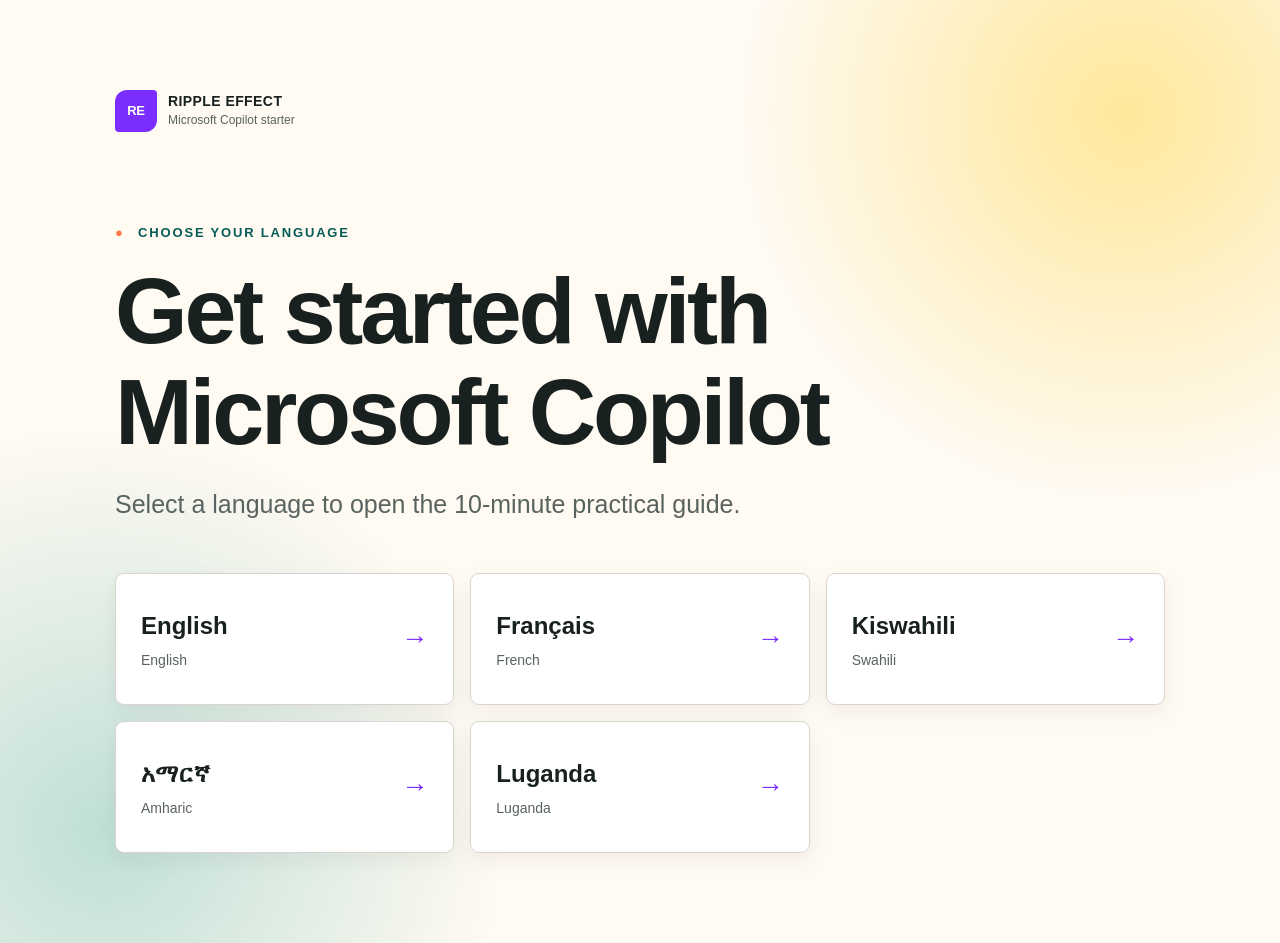
==== commit 7c8114ee: "Publish multilingual Copilot starter site" ====
--- a/site/start-66e83ab8734276ac559a2520ba7a8b0e125d8573de5e298881a591f84db11290/index.html
+++ b/site/start-66e83ab8734276ac559a2520ba7a8b0e125d8573de5e298881a591f84db11290/index.html
@@ -8,1633 +8,27 @@
   <meta name="bingbot" content="noindex, nofollow, noarchive, nosnippet, noimageindex">
   <meta name="referrer" content="no-referrer">
   <title>Get started with Microsoft Copilot | Ripple Effect</title>
-  <meta name="description" content="A simple, practical introduction to using Microsoft 365 Copilot safely at Ripple Effect.">
-  <style>:root {
-  --ink: #18211f;
-  --muted: #59635f;
-  --paper: #f6f2eb;
-  --cream: #fffaf2;
-  --white: #ffffff;
-  --purple: #7b2cff;
-  --purple-dark: #3a1268;
-  --purple-soft: #eee4ff;
-  --teal: #008f83;
-  --teal-dark: #075c57;
-  --orange: #ff7a45;
-  --yellow: #ffd950;
-  --red: #c83f4f;
-  --line: #d8d5cf;
-  --shadow: 0 18px 50px rgba(34, 21, 48, 0.11);
-}
-
-* {
-  box-sizing: border-box;
-}
-
-html {
-  scroll-behavior: smooth;
-  scroll-padding-top: 90px;
-}
-
-body {
-  margin: 0;
-  background: var(--paper);
-  color: var(--ink);
-  font-family: "Segoe UI", Arial, sans-serif;
-  font-size: 17px;
-  line-height: 1.62;
-  text-rendering: optimizeLegibility;
-}
-
-button,
-textarea {
-  font: inherit;
-}
-
-a {
-  color: inherit;
-}
-
-img {
-  display: block;
-  max-width: 100%;
-}
-
-.skip-link {
-  position: fixed;
-  top: 8px;
-  left: 8px;
-  z-index: 100;
-  padding: 10px 16px;
-  background: var(--ink);
-  color: white;
-  border-radius: 6px;
-  transform: translateY(-150%);
-}
-
-.skip-link:focus {
-  transform: translateY(0);
-}
-
-:focus-visible {
-  outline: 4px solid var(--yellow);
-  outline-offset: 3px;
-}
-
-.site-header {
-  position: sticky;
-  top: 0;
-  z-index: 50;
-  display: grid;
-  grid-template-columns: 1fr auto 1fr;
-  align-items: center;
-  min-height: 74px;
-  padding: 10px clamp(20px, 4vw, 70px);
-  background: rgba(255, 255, 255, 0.96);
-  border-bottom: 1px solid var(--line);
-  backdrop-filter: blur(12px);
-}
-
-.brand {
-  display: inline-flex;
-  align-items: center;
-  gap: 11px;
-  width: fit-content;
-  text-decoration: none;
-  line-height: 1.05;
-}
-
-.brand-mark {
-  display: grid;
-  place-items: center;
-  width: 42px;
-  height: 42px;
-  background: var(--purple);
-  color: white;
-  border-radius: 12px 4px 12px 4px;
-  font-size: 13px;
-  font-weight: 800;
-  letter-spacing: -0.02em;
-}
-
-.brand strong,
-.brand small {
-  display: block;
-}
-
-.brand strong {
-  text-transform: uppercase;
-  letter-spacing: 0.03em;
-  font-size: 14px;
-}
-
-.brand small {
-  margin-top: 5px;
-  color: var(--muted);
-  font-size: 12px;
-}
-
-nav {
-  display: flex;
-  align-items: center;
-  gap: 28px;
-}
-
-nav a,
-.help-link {
-  color: #34403c;
-  font-size: 14px;
-  font-weight: 650;
-  text-decoration: none;
-}
-
-nav a:hover,
-.help-link:hover {
-  color: var(--purple);
-}
-
-.help-link {
-  justify-self: end;
-  padding: 9px 17px;
-  border: 1px solid var(--line);
-  border-radius: 999px;
-}
-
-.hero {
-  position: relative;
-  isolation: isolate;
-  display: grid;
-  grid-template-columns: minmax(0, 1.35fr) minmax(320px, 0.65fr);
-  gap: clamp(35px, 7vw, 100px);
-  align-items: center;
-  max-width: 1280px;
-  min-height: 670px;
-  margin: 0 auto;
-  padding: 90px clamp(24px, 6vw, 90px);
-  overflow: hidden;
-}
-
-.hero::before,
-.hero::after {
-  content: "";
-  position: absolute;
-  z-index: -1;
-  border-radius: 999px;
-}
-
-.hero::before {
-  width: 410px;
-  height: 410px;
-  top: -180px;
-  left: -210px;
-  border: 70px solid var(--purple-soft);
-}
-
-.hero::after {
-  width: 170px;
-  height: 170px;
-  right: 27%;
-  bottom: 25px;
-  background: var(--yellow);
-  opacity: 0.4;
-}
-
-.eyebrow,
-.step-label {
-  margin: 0 0 18px;
-  color: var(--teal-dark);
-  font-size: 13px;
-  font-weight: 800;
-  letter-spacing: 0.14em;
-  text-transform: uppercase;
-}
-
-.eyebrow span {
-  margin-right: 8px;
-  color: var(--orange);
-}
-
-h1,
-h2,
-h3,
-p {
-  margin-top: 0;
-}
-
-h1,
-h2,
-h3 {
-  line-height: 1.08;
-  letter-spacing: -0.035em;
-}
-
-h1 {
-  max-width: 760px;
-  margin-bottom: 28px;
-  font-size: clamp(52px, 7.3vw, 96px);
-  font-weight: 800;
-}
-
-h2 {
-  margin-bottom: 22px;
-  font-size: clamp(39px, 5vw, 66px);
-}
-
-h3 {
-  font-size: 26px;
-}
-
-.hero-lede {
-  max-width: 690px;
-  margin-bottom: 35px;
-  color: #3e4845;
-  font-size: clamp(20px, 2.1vw, 27px);
-  line-height: 1.48;
-}
-
-.hero-actions {
-  display: flex;
-  flex-wrap: wrap;
-  gap: 22px;
-  align-items: center;
-}
-
-.primary-button {
-  display: inline-flex;
-  align-items: center;
-  gap: 15px;
-  padding: 15px 22px;
-  background: var(--purple);
-  color: white;
-  border-radius: 8px;
-  box-shadow: 5px 5px 0 var(--purple-dark);
-  font-weight: 750;
-  text-decoration: none;
-  transition: transform 160ms ease, box-shadow 160ms ease;
-}
-
-.primary-button:hover {
-  transform: translate(2px, 2px);
-  box-shadow: 3px 3px 0 var(--purple-dark);
-}
-
-.text-link {
-  color: var(--purple-dark);
-  font-weight: 700;
-  text-underline-offset: 5px;
-}
-
-.hero-card {
-  position: relative;
-  padding: 38px 34px 32px;
-  background: var(--teal-dark);
-  color: white;
-  border-radius: 6px 34px 6px 34px;
-  box-shadow: 14px 14px 0 var(--orange);
-}
-
-.hero-card::before {
-  content: "“";
-  position: absolute;
-  top: -44px;
-  right: 22px;
-  color: var(--yellow);
-  font-family: Georgia, serif;
-  font-size: 130px;
-  line-height: 1;
-}
-
-.card-kicker {
-  margin-bottom: 28px;
-  color: #bff5e9;
-  font-size: 13px;
-  font-weight: 800;
-  letter-spacing: 0.12em;
-  text-transform: uppercase;
-}
-
-.big-quote {
-  margin-bottom: 18px;
-  font-family: Georgia, serif;
-  font-size: 36px;
-  line-height: 1.15;
-}
-
-.hero-card .copy-button {
-  margin-top: 14px;
-  border-color: rgba(255, 255, 255, 0.45);
-  color: white;
-}
-
-.section-shell {
-  width: min(1160px, calc(100% - 48px));
-  margin: 0 auto;
-  padding: 110px 0;
-}
-
-.section-heading {
-  max-width: 740px;
-  margin-bottom: 50px;
-}
-
-.section-heading > p:last-child {
-  color: var(--muted);
-  font-size: 21px;
-}
-
-.step-label {
-  display: inline-block;
-  margin-bottom: 14px;
-  padding: 7px 11px;
-  background: #d9f3ee;
-  border-radius: 4px;
-}
-
-.step-label.light {
-  background: rgba(255, 255, 255, 0.12);
-  color: #bff5e9;
-}
-
-.launch-grid {
-  display: grid;
-  grid-template-columns: repeat(3, 1fr);
-  gap: 24px;
-}
-
-.launch-card {
-  position: relative;
-  display: flex;
-  flex-direction: column;
-  margin: 0;
-  overflow: hidden;
-  background: white;
-  border: 1px solid var(--line);
-  border-radius: 12px;
-}
-
-.launch-number {
-  position: absolute;
-  top: 14px;
-  left: 14px;
-  z-index: 2;
-  display: grid;
-  place-items: center;
-  width: 38px;
-  height: 38px;
-  background: var(--purple-dark);
-  color: white;
-  border-radius: 50%;
-  font-weight: 800;
-}
-
-.image-frame {
-  display: grid;
-  place-items: center;
-  height: 270px;
-  padding: 26px;
-  background:
-    linear-gradient(135deg, rgba(123, 44, 255, 0.08), rgba(0, 143, 131, 0.1)),
-    white;
-  border-bottom: 1px solid var(--line);
-}
-
-.image-frame img {
-  max-height: 220px;
-  object-fit: contain;
-  filter: drop-shadow(0 8px 18px rgba(23, 23, 23, 0.08));
-}
-
-.image-frame.compact img {
-  width: 100%;
-}
-
-.image-frame.portrait img {
-  max-height: 250px;
-}
-
-.launch-card figcaption {
-  display: grid;
-  gap: 9px;
-  padding: 25px;
-}
-
-.launch-card figcaption strong {
-  font-size: 21px;
-}
-
-.launch-card figcaption span {
-  color: var(--muted);
-  line-height: 1.5;
-}
-
-.tip-strip {
-  display: flex;
-  gap: 18px;
-  align-items: flex-start;
-  margin-top: 28px;
-  padding: 21px 24px;
-  background: #fff3c0;
-  border-left: 5px solid #e2ae00;
-}
-
-.tip-strip p {
-  margin: 3px 0 0;
-}
-
-.tip-icon {
-  display: grid;
-  flex: 0 0 auto;
-  place-items: center;
-  width: 30px;
-  height: 30px;
-  background: var(--ink);
-  color: white;
-  border-radius: 50%;
-  font-weight: 800;
-}
-
-.first-task-section {
-  background: var(--purple-dark);
-  color: white;
-}
-
-.first-task-section .section-heading > p:last-child {
-  color: #ddd0ed;
-}
-
-.task-builder {
-  display: grid;
-  grid-template-columns: 0.85fr 1.15fr;
-  background: white;
-  color: var(--ink);
-  border-radius: 10px;
-  overflow: hidden;
-  box-shadow: var(--shadow);
-}
-
-.task-input {
-  padding: clamp(26px, 4vw, 46px);
-  background: var(--cream);
-  border-right: 1px solid var(--line);
-}
-
-.task-input label {
-  display: block;
-  margin-bottom: 7px;
-  font-size: 22px;
-  font-weight: 750;
-}
-
-.field-help {
-  color: var(--muted);
-  font-size: 14px;
-  line-height: 1.45;
-}
-
-textarea {
-  width: 100%;
-  min-height: 260px;
-  padding: 18px;
-  resize: vertical;
-  color: var(--ink);
-  background: white;
-  border: 2px solid #b7b6b0;
-  border-radius: 6px;
-  line-height: 1.5;
-}
-
-textarea:focus {
-  border-color: var(--purple);
-}
-
-.prompt-preview {
-  min-width: 0;
-  padding: clamp(26px, 4vw, 46px);
-}
-
-.prompt-topline {
-  display: flex;
-  gap: 12px;
-  align-items: center;
-  justify-content: space-between;
-  margin-bottom: 20px;
-  color: var(--muted);
-  font-size: 14px;
-  font-weight: 750;
-  letter-spacing: 0.05em;
-  text-transform: uppercase;
-}
-
-pre {
-  min-height: 260px;
-  margin: 0;
-  padding: 24px;
-  overflow-x: auto;
-  white-space: pre-wrap;
-  word-break: break-word;
-  background: #f0e9fb;
-  border-left: 4px solid var(--purple);
-  border-radius: 5px;
-  font-family: "Segoe UI", Arial, sans-serif;
-  font-size: 17px;
-  line-height: 1.65;
-}
-
-.copy-button {
-  display: inline-flex;
-  gap: 8px;
-  align-items: center;
-  justify-content: center;
-  padding: 8px 12px;
-  color: var(--purple-dark);
-  background: transparent;
-  border: 1px solid #a89eae;
-  border-radius: 5px;
-  cursor: pointer;
-  font-size: 13px;
-  font-weight: 750;
-  letter-spacing: 0;
-  text-transform: none;
-}
-
-.copy-button:hover {
-  background: rgba(123, 44, 255, 0.08);
-}
-
-.conversation-block {
-  display: grid;
-  grid-template-columns: 0.7fr 1.3fr;
-  gap: 70px;
-  margin-top: 70px;
-  align-items: start;
-}
-
-.conversation-block > div:first-child p:last-child {
-  color: #ddd0ed;
-}
-
-.number-badge {
-  display: grid;
-  place-items: center;
-  width: 48px;
-  height: 48px;
-  margin-bottom: 22px;
-  background: var(--orange);
-  border-radius: 50%;
-  font-size: 21px;
-  font-weight: 800;
-}
-
-.follow-up-list {
-  display: grid;
-  gap: 10px;
-}
-
-.follow-up {
-  display: flex;
-  gap: 18px;
-  align-items: center;
-  justify-content: space-between;
-  padding: 17px 19px;
-  background: rgba(255, 255, 255, 0.08);
-  border: 1px solid rgba(255, 255, 255, 0.18);
-  border-radius: 6px;
-}
-
-.follow-up .copy-button {
-  flex: 0 0 auto;
-  border-color: rgba(255, 255, 255, 0.32);
-  color: white;
-}
-
-.mode-section {
-  display: grid;
-  grid-template-columns: minmax(0, 0.85fr) minmax(430px, 1.15fr);
-  gap: 70px;
-  align-items: center;
-}
-
-.mode-copy > p:not(.step-label, .small-note) {
-  color: var(--muted);
-  font-size: 19px;
-}
-
-.plain-steps {
-  display: grid;
-  gap: 16px;
-  margin: 30px 0;
-  padding: 0;
-  list-style: none;
-}
-
-.plain-steps li {
-  display: grid;
-  grid-template-columns: 34px 1fr;
-  gap: 13px;
-  align-items: start;
-}
-
-.plain-steps span {
-  display: grid;
-  place-items: center;
-  width: 30px;
-  height: 30px;
-  background: var(--teal);
-  color: white;
-  border-radius: 50%;
-  font-size: 14px;
-  font-weight: 800;
-}
-
-.small-note {
-  padding-left: 14px;
-  color: var(--muted);
-  border-left: 3px solid var(--orange);
-  font-size: 14px;
-}
-
-.mode-image {
-  margin: 0;
-}
-
-.mode-image img {
-  background: white;
-  border: 1px solid var(--line);
-  border-radius: 12px;
-  box-shadow: var(--shadow);
-}
-
-.mode-image figcaption {
-  margin-top: 12px;
-  color: var(--muted);
-  font-size: 13px;
-  text-align: right;
-}
-
-.practice-section {
-  background: #e8f6f3;
-}
-
-.challenge-grid {
-  display: grid;
-  grid-template-columns: repeat(3, 1fr);
-  gap: 20px;
-}
-
-.challenge-card {
-  display: flex;
-  flex-direction: column;
-  padding: 27px;
-  background: white;
-  border-top: 6px solid var(--teal);
-  border-radius: 7px;
-  box-shadow: 0 10px 26px rgba(7, 92, 87, 0.07);
-}
-
-.challenge-top {
-  display: flex;
-  align-items: center;
-  justify-content: space-between;
-  margin-bottom: 36px;
-}
-
-.challenge-top > span {
-  color: var(--teal);
-  font-size: 13px;
-  font-weight: 800;
-  letter-spacing: 0.12em;
-}
-
-.done-button {
-  padding: 7px 10px;
-  color: var(--muted);
-  background: #f1f1ee;
-  border: 1px solid transparent;
-  border-radius: 4px;
-  cursor: pointer;
-  font-size: 13px;
-}
-
-.done-button:hover,
-.done-button.is-done {
-  color: white;
-  background: var(--teal-dark);
-}
-
-.challenge-card h3 {
-  min-height: 56px;
-}
-
-.challenge-card p {
-  flex: 1;
-  color: var(--muted);
-}
-
-.challenge-card .copy-button {
-  align-self: flex-start;
-  margin-top: 12px;
-}
-
-.progress-card {
-  display: grid;
-  grid-template-columns: 1fr minmax(210px, 0.55fr);
-  gap: 40px;
-  align-items: center;
-  margin-top: 24px;
-  padding: 20px 24px;
-  background: var(--teal-dark);
-  color: white;
-  border-radius: 6px;
-}
-
-.progress-card strong,
-.progress-card span {
-  display: block;
-}
-
-.progress-card span {
-  color: #c7eae5;
-  font-size: 14px;
-}
-
-.progress-card.complete {
-  background: var(--purple-dark);
-}
-
-.progress-track {
-  height: 10px;
-  overflow: hidden;
-  background: rgba(255, 255, 255, 0.2);
-  border-radius: 999px;
-}
-
-.progress-track span {
-  height: 100%;
-  background: var(--yellow);
-  border-radius: inherit;
-  transition: width 250ms ease;
-}
-
-.pages-callout {
-  display: grid;
-  grid-template-columns: auto 1fr auto;
-  gap: 24px;
-  align-items: center;
-  margin-top: 70px;
-  padding: 30px;
-  background: var(--cream);
-  border: 1px solid #d5cbb9;
-  border-radius: 8px;
-}
-
-.pages-tag {
-  display: grid;
-  place-items: center;
-  width: 110px;
-  height: 110px;
-  padding: 10px;
-  color: white;
-  background: var(--purple);
-  border-radius: 50%;
-  font-size: 14px;
-  font-weight: 800;
-  text-align: center;
-}
-
-.pages-callout h3 {
-  margin-bottom: 8px;
-}
-
-.pages-callout p {
-  margin-bottom: 0;
-  color: var(--muted);
-}
-
-.pages-callout a {
-  color: var(--purple-dark);
-  font-size: 14px;
-  font-weight: 750;
-}
-
-.share-callout {
-  margin-top: 24px;
-  padding: clamp(28px, 5vw, 48px);
-  color: white;
-  background: var(--purple-dark);
-  border-radius: 8px 32px 8px 32px;
-}
-
-.share-heading {
-  display: flex;
-  gap: 20px;
-  align-items: flex-start;
-}
-
-.share-mark {
-  display: grid;
-  flex: 0 0 auto;
-  place-items: center;
-  width: 54px;
-  height: 54px;
-  color: var(--purple-dark);
-  background: var(--yellow);
-  border-radius: 50%;
-  font-size: 27px;
-  font-weight: 800;
-}
-
-.share-heading .step-label {
-  margin-bottom: 12px;
-  color: #bff5e9;
-  background: rgba(255, 255, 255, 0.1);
-}
-
-.share-heading h3 {
-  max-width: 720px;
-  margin-bottom: 18px;
-  font-size: clamp(29px, 4vw, 44px);
-}
-
-.share-callout > p {
-  max-width: 780px;
-  color: #ded0ee;
-}
-
-.share-actions {
-  display: grid;
-  grid-template-columns: minmax(0, 1fr) auto;
-  gap: 20px;
-  align-items: center;
-  margin-top: 28px;
-}
-
-.share-prompt {
-  display: flex;
-  gap: 18px;
-  align-items: center;
-  justify-content: space-between;
-  padding: 19px 22px;
-  color: var(--ink);
-  background: white;
-  border-radius: 6px;
-}
-
-.share-prompt p {
-  margin: 0;
-}
-
-.share-prompt .copy-button {
-  flex: 0 0 auto;
-}
-
-.resource-link {
-  display: inline-flex;
-  gap: 10px;
-  align-items: center;
-  padding: 13px 17px;
-  color: white;
-  border: 1px solid rgba(255, 255, 255, 0.45);
-  border-radius: 6px;
-  font-size: 14px;
-  font-weight: 750;
-  text-decoration: none;
-}
-
-.resource-link:hover {
-  background: rgba(255, 255, 255, 0.1);
-}
-
-.check-section {
-  background: var(--ink);
-  color: white;
-}
-
-.check-heading {
-  display: grid;
-  grid-template-columns: 0.45fr 1fr;
-  gap: 20px 90px;
-  align-items: end;
-  margin-bottom: 65px;
-}
-
-.check-heading .step-label {
-  grid-column: 1 / -1;
-  justify-self: start;
-}
-
-.check-heading h2 {
-  margin: 0;
-}
-
-.check-heading > p:last-child {
-  margin: 0;
-  color: #c9d1ce;
-  font-size: 20px;
-}
-
-.check-grid {
-  display: grid;
-  grid-template-columns: repeat(4, 1fr);
-  border-top: 1px solid #4e5855;
-  border-bottom: 1px solid #4e5855;
-}
-
-.check-grid article {
-  padding: 32px 24px;
-  border-right: 1px solid #4e5855;
-}
-
-.check-grid article:last-child {
-  border-right: 0;
-}
-
-.check-number {
-  display: block;
-  margin-bottom: 40px;
-  color: var(--yellow);
-  font-size: 14px;
-  font-weight: 800;
-}
-
-.check-grid h3 {
-  font-size: 22px;
-}
-
-.check-grid p {
-  margin: 0;
-  color: #b9c2bf;
-  font-size: 15px;
-}
-
-.fact-check-prompt {
-  display: grid;
-  grid-template-columns: 1fr auto;
-  gap: 28px;
-  align-items: center;
-  margin-top: 45px;
-  padding: 28px 30px;
-  background: white;
-  color: var(--ink);
-  border-radius: 6px;
-}
-
-.fact-check-prompt span {
-  display: block;
-  margin-bottom: 7px;
-  color: var(--purple);
-  font-size: 12px;
-  font-weight: 800;
-  letter-spacing: 0.12em;
-  text-transform: uppercase;
-}
-
-.fact-check-prompt p {
-  margin: 0;
-}
-
-.safety-section .section-heading {
-  max-width: 860px;
-}
-
-.policy-links {
-  display: flex;
-  flex-wrap: wrap;
-  gap: 24px;
-  align-items: center;
-  margin-top: 30px;
-}
-
-.five-rules-grid {
-  display: grid;
-  grid-template-columns: repeat(2, 1fr);
-  gap: 16px;
-}
-
-.golden-rule {
-  display: grid;
-  grid-template-columns: 45px 1fr;
-  gap: 18px;
-  padding: 26px;
-  background: white;
-  border: 1px solid var(--line);
-  border-radius: 7px;
-}
-
-.golden-rule > span {
-  display: grid;
-  place-items: center;
-  width: 42px;
-  height: 42px;
-  color: var(--purple-dark);
-  background: var(--yellow);
-  border-radius: 50%;
-  font-size: 17px;
-  font-weight: 850;
-}
-
-.golden-rule h3 {
-  margin-bottom: 9px;
-  font-size: 22px;
-}
-
-.golden-rule p {
-  margin: 0;
-  color: var(--muted);
-  font-size: 15px;
-}
-
-.rule-featured {
-  grid-column: 1 / -1;
-  color: white;
-  background: var(--teal-dark);
-  border-color: var(--teal-dark);
-}
-
-.rule-featured p {
-  color: #c7eae5;
-}
-
-.safe-input-heading {
-  margin: 58px 0 20px;
-}
-
-.safe-input-heading h3 {
-  margin-bottom: 8px;
-  font-size: 30px;
-}
-
-.safe-input-heading p {
-  margin: 0;
-  color: var(--muted);
-}
-
-.safety-banner {
-  display: flex;
-  gap: 20px;
-  align-items: center;
-  padding: 26px;
-  background: #ffe7e8;
-  border: 2px solid #e6a8ae;
-  border-radius: 7px;
-}
-
-.safety-banner > span {
-  display: grid;
-  flex: 0 0 auto;
-  place-items: center;
-  width: 48px;
-  height: 48px;
-  color: white;
-  background: var(--red);
-  border-radius: 50%;
-  font-size: 25px;
-  font-weight: 900;
-}
-
-.safety-banner p {
-  margin: 0;
-}
-
-.do-dont-grid {
-  display: grid;
-  grid-template-columns: 1fr 1fr;
-  gap: 20px;
-  margin-top: 24px;
-}
-
-.do-card,
-.dont-card {
-  padding: 30px;
-  background: white;
-  border-radius: 7px;
-}
-
-.do-card {
-  border-top: 6px solid var(--teal);
-}
-
-.dont-card {
-  border-top: 6px solid var(--red);
-}
-
-.do-label,
-.dont-label {
-  font-size: 20px;
-  font-weight: 800;
-}
-
-.do-label span,
-.dont-label span {
-  display: inline-grid;
-  place-items: center;
-  width: 30px;
-  height: 30px;
-  margin-right: 8px;
-  color: white;
-  border-radius: 50%;
-}
-
-.do-label span {
-  background: var(--teal);
-}
-
-.dont-label span {
-  background: var(--red);
-}
-
-.do-dont-grid ul {
-  margin-bottom: 0;
-  padding-left: 22px;
-}
-
-.do-dont-grid li {
-  margin-bottom: 10px;
-}
-
-.other-tools {
-  margin-top: 24px;
-  background: var(--purple-soft);
-  border: 1px solid #cfb8f7;
-  border-radius: 7px;
-}
-
-.other-tools summary {
-  display: flex;
-  align-items: center;
-  justify-content: space-between;
-  padding: 22px 26px;
-  cursor: pointer;
-  font-weight: 800;
-  list-style: none;
-}
-
-.other-tools summary::-webkit-details-marker {
-  display: none;
-}
-
-.other-tools summary span {
-  font-size: 26px;
-  transition: transform 180ms ease;
-}
-
-.other-tools[open] summary span {
-  transform: rotate(45deg);
-}
-
-.other-tools > div {
-  max-width: 880px;
-  padding: 0 26px 20px;
-  color: #473d4d;
-}
-
-.help-section {
-  background: var(--teal-dark);
-  color: white;
-}
-
-.help-inner {
-  display: grid;
-  grid-template-columns: 1fr 0.65fr;
-  gap: 100px;
-  align-items: center;
-}
-
-.help-inner > div:first-child > p:last-child {
-  color: #c7eae5;
-  font-size: 19px;
-}
-
-.help-inner > div:first-child > p:last-child a {
-  color: white;
-  font-weight: 750;
-  text-underline-offset: 5px;
-}
-
-.help-card {
-  display: flex;
-  gap: 22px;
-  align-items: center;
-  padding: 30px;
-  color: var(--ink);
-  background: var(--yellow);
-  border-radius: 7px 30px 7px 30px;
-  box-shadow: 10px 10px 0 var(--purple);
-}
-
-.calendar-icon {
-  display: grid;
-  flex: 0 0 auto;
-  place-items: center;
-  width: 78px;
-  height: 78px;
-  color: white;
-  background: var(--purple-dark);
-  border-radius: 7px;
-  font-size: 17px;
-  font-weight: 800;
-  text-transform: uppercase;
-}
-
-.help-card strong {
-  font-size: 22px;
-}
-
-.help-card p {
-  margin: 5px 0 0;
-}
-
-.closing-section {
-  width: min(900px, calc(100% - 48px));
-  margin: 0 auto;
-  padding: 120px 0;
-  text-align: center;
-}
-
-.closing-section h2 {
-  font-size: clamp(38px, 5.5vw, 70px);
-}
-
-.closing-section .primary-button {
-  margin-top: 16px;
-}
-
-footer {
-  display: grid;
-  grid-template-columns: 1fr auto;
-  gap: 35px 70px;
-  padding: 55px clamp(24px, 6vw, 90px);
-  color: #c1cac7;
-  background: #111815;
-  font-size: 14px;
-}
-
-footer strong {
-  color: white;
-  font-size: 17px;
-}
-
-footer p {
-  margin: 5px 0 0;
-}
-
-.footer-links {
-  display: flex;
-  flex-wrap: wrap;
-  gap: 22px;
-  align-items: center;
-}
-
-.footer-links a {
-  color: white;
-  text-underline-offset: 4px;
-}
-
-.footer-note {
-  grid-column: 1 / -1;
-  padding-top: 25px;
-  border-top: 1px solid #35403c;
-}
-
-@media (max-width: 980px) {
-  .site-header {
-    grid-template-columns: 1fr auto;
-  }
-
-  nav {
-    display: none;
-  }
-
-  .hero,
-  .mode-section {
-    grid-template-columns: 1fr;
-  }
-
-  .hero {
-    min-height: auto;
-  }
-
-  .hero-card {
-    max-width: 570px;
-  }
-
-  .launch-grid,
-  .challenge-grid {
-    grid-template-columns: 1fr 1fr;
-  }
-
-  .launch-card:last-child,
-  .challenge-card:last-child {
-    grid-column: 1 / -1;
-  }
-
-  .task-builder,
-  .conversation-block,
-  .check-heading,
-  .help-inner {
-    grid-template-columns: 1fr;
-  }
-
-  .task-input {
-    border-right: 0;
-    border-bottom: 1px solid var(--line);
-  }
-
-  .check-heading {
-    gap: 18px;
-  }
-
-  .check-grid {
-    grid-template-columns: 1fr 1fr;
-  }
-
-  .check-grid article:nth-child(2) {
-    border-right: 0;
-  }
-
-  .check-grid article:nth-child(-n + 2) {
-    border-bottom: 1px solid #4e5855;
-  }
-
-  .pages-callout {
-    grid-template-columns: auto 1fr;
-  }
-
-  .pages-callout a {
-    grid-column: 2;
-  }
-
-  .share-actions {
-    grid-template-columns: 1fr;
-  }
-
-  .resource-link {
-    justify-self: start;
-  }
-}
-
-@media (max-width: 680px) {
-  body {
-    font-size: 16px;
-  }
-
-  .site-header {
-    min-height: 66px;
-    padding: 8px 18px;
-  }
-
-  .help-link {
-    padding: 7px 12px;
-    font-size: 13px;
-  }
-
-  .brand small {
-    display: none;
-  }
-
-  .hero {
-    padding: 65px 24px 80px;
-  }
-
-  h1 {
-    font-size: clamp(47px, 15vw, 68px);
-  }
-
-  h2 {
-    font-size: 40px;
-  }
-
-  .hero-lede {
-    font-size: 19px;
-  }
-
-  .hero-actions {
-    align-items: flex-start;
-    flex-direction: column;
-  }
-
-  .hero-card {
-    margin-right: 10px;
-    padding: 32px 25px 28px;
-  }
-
-  .big-quote {
-    font-size: 31px;
-  }
-
-  .section-shell {
-    width: min(100% - 36px, 1160px);
-    padding: 78px 0;
-  }
-
-  .launch-grid,
-  .challenge-grid,
-  .do-dont-grid,
-  .five-rules-grid,
-  .check-grid,
-  .fact-check-prompt,
-  .progress-card,
-  footer {
-    grid-template-columns: 1fr;
-  }
-
-  .launch-card:last-child,
-  .challenge-card:last-child {
-    grid-column: auto;
-  }
-
-  .image-frame {
-    height: 240px;
-  }
-
-  .conversation-block {
-    gap: 30px;
-  }
-
-  .follow-up {
-    align-items: flex-start;
-    flex-direction: column;
-  }
-
-  .mode-section {
-    gap: 35px;
-  }
-
-  .mode-image figcaption {
-    text-align: left;
-  }
-
-  .challenge-card h3 {
-    min-height: auto;
-  }
-
-  .pages-callout {
-    grid-template-columns: 1fr;
-  }
-
-  .pages-tag {
-    width: 88px;
-    height: 88px;
-  }
-
-  .pages-callout a {
-    grid-column: auto;
-  }
-
-  .share-callout {
-    padding: 28px 22px;
-  }
-
-  .share-heading,
-  .share-prompt {
-    align-items: flex-start;
-    flex-direction: column;
-  }
-
-  .rule-featured {
-    grid-column: auto;
-  }
-
-  .check-grid article,
-  .check-grid article:nth-child(2) {
-    border-right: 0;
-    border-bottom: 1px solid #4e5855;
-  }
-
-  .check-grid article:last-child {
-    border-bottom: 0;
-  }
-
-  .fact-check-prompt .copy-button {
-    justify-self: start;
-  }
-
-  .safety-banner {
-    align-items: flex-start;
-  }
-
-  .help-inner {
-    gap: 45px;
-  }
-
-  .help-card {
-    padding: 22px;
-  }
-
-  footer {
-    gap: 28px;
-  }
-
-  .footer-links {
-    align-items: flex-start;
-    flex-direction: column;
-    gap: 12px;
-  }
-}
-
-@media (prefers-reduced-motion: reduce) {
-  html {
-    scroll-behavior: auto;
-  }
-
-  *,
-  *::before,
-  *::after {
-    scroll-behavior: auto !important;
-    transition-duration: 0.01ms !important;
-    animation-duration: 0.01ms !important;
-    animation-iteration-count: 1 !important;
-  }
-}
-</style>
+  <meta name="description" content="Choose a language for Ripple Effect's practical Microsoft 365 Copilot guide.">
+  <link rel="stylesheet" href="assets/site.css">
 </head>
 <body>
-<a class="skip-link" href="#main">Skip to the training</a><header class="site-header"><a class="brand" href="#top" aria-label="Ripple Effect AI starter home"><span class="brand-mark" aria-hidden="true">RE</span><span><strong>Ripple Effect</strong><small>AI starter</small></span></a><nav aria-label="Page sections"><a href="#open">Open Copilot</a><a href="#first-task">First task</a><a href="#check">Check answers</a></nav><a class="help-link" href="#help">Get help</a></header><main id="main"><section class="hero" id="top"><div class="hero-copy"><p class="eyebrow"><span aria-hidden="true">●</span> A 10-minute practical start</p><h1>AI is easiest to learn by using it.</h1><p class="hero-lede">Open Microsoft 365 Copilot, give it one real task and keep the conversation going. You do not need to know special commands.</p><div class="hero-actions"><a class="primary-button" href="#open">Start with step 1 <span aria-hidden="true">↓</span></a><a class="text-link" href="#safe">Read the safety rules first</a></div></div><aside class="hero-card" aria-label="The one thing to remember"><p class="card-kicker">The one thing to remember</p><p class="big-quote">If you are unsure, ask Copilot.</p><p>Try: “I’m new to this. Ask me one question at a time and help me get started.”</p><button class="copy-button" type="button"><span aria-hidden="true">⧉</span>Copy prompt</button></aside></section><section class="section-shell" id="open"><div class="section-heading"><p class="step-label">Step 1</p><h2>Open Microsoft 365 Copilot</h2><p>Choose whichever of these three routes is easiest for you.</p></div><div class="launch-grid"><figure class="launch-card"><div class="launch-number">1</div><div class="image-frame compact"><img src="[data-uri]" alt="Windows taskbar with a red arrow pointing to the Microsoft 365 Copilot icon"/></div><figcaption><strong>From your taskbar</strong><span>Select the colourful Copilot icon near the bottom of your screen.</span></figcaption></figure><figure class="launch-card"><div class="launch-number">2</div><div class="image-frame portrait"><img src="[data-uri]" alt="Windows search showing Microsoft 365 Copilot as the best match"/></div><figcaption><strong>Search in Windows</strong><span>Type “Copilot”, then choose Microsoft 365 Copilot under Best match.</span></figcaption></figure><figure class="launch-card"><div class="launch-number">3</div><div class="image-frame"><img src="[data-uri]" alt="Microsoft 365 app launcher with arrows pointing to the launcher and Microsoft 365 Copilot"/></div><figcaption><strong>From Microsoft 365</strong><span>Open the app launcher (nine dots), then select Microsoft 365 Copilot.</span></figcaption></figure></div><div class="tip-strip"><span class="tip-icon" aria-hidden="true">?</span><div><strong>Can’t find it?</strong><p>Ask a colleague, come to the AI drop-in, or contact IT. This is a setup problem—not an AI skills test.</p></div></div></section><section class="first-task-section" id="first-task"><div class="section-shell"><div class="section-heading light"><p class="step-label light">Step 2</p><h2>Try one real task</h2><p>Your first conversation can simply be about today.</p></div><div class="task-builder"><div class="task-input"><label for="tasks">Type a short, non-sensitive task list</label><p class="field-help">Keep it general. Do not include names, personal data, confidential information or sensitive details.</p><textarea id="tasks" placeholder="Example:
-• Plan the team meeting
-• Draft a project update
-• Organise my priorities for the week"></textarea></div><div class="prompt-preview"><div class="prompt-topline"><span>Your ready-to-use prompt</span><button class="copy-button" type="button"><span aria-hidden="true">⧉</span>Copy prompt</button></div><pre>Here is my task list for today:
-
-[Type your non-sensitive task list here]
-
-How can you help me with these tasks? Suggest where to start, what you could help draft or plan, and ask me any questions you need. Do not invent missing information.</pre></div></div><div class="conversation-block"><div><p class="number-badge">3</p><h3>Paste it into Copilot, then keep talking</h3><p>The first answer does not need to be perfect. Tell Copilot what is useful, what is wrong and what you want next.</p></div><div class="follow-up-list"><div class="follow-up"><span>“<!-- -->Which of these tasks should I do first, and why?<!-- -->”</span><button class="copy-button" type="button"><span aria-hidden="true">⧉</span>Copy</button></div><div class="follow-up"><span>“<!-- -->Break my first task into five simple steps.<!-- -->”</span><button class="copy-button" type="button"><span aria-hidden="true">⧉</span>Copy</button></div><div class="follow-up"><span>“<!-- -->What could you draft or prepare for me?<!-- -->”</span><button class="copy-button" type="button"><span aria-hidden="true">⧉</span>Copy</button></div><div class="follow-up"><span>“<!-- -->Ask me one question at a time so we can improve this plan.<!-- -->”</span><button class="copy-button" type="button"><span aria-hidden="true">⧉</span>Copy</button></div></div></div></div></section><section class="section-shell mode-section" id="mode"><div class="mode-copy"><p class="step-label">When the task is harder</p><h2>Give Copilot more time to think</h2><p><strong>Auto is a good everyday choice.</strong> For a complicated plan, comparison or difficult question, open the menu shown and choose <strong>Think Deeper</strong>.</p><ol class="plain-steps"><li><span>1</span>Select <strong>Auto</strong> at the top of a new chat.</li><li><span>2</span>Choose <strong>Think Deeper</strong> or the GPT Think Deeper option available to you.</li><li><span>3</span>Expect it to take a little longer. More thinking can help, but you still need to check the answer.</li></ol><p class="small-note">Microsoft changes model names over time. Your menu may look a little different from this picture.</p></div><figure class="mode-image"><img src="[data-uri]" alt="Copilot model menu showing Auto, Quick Response, Think Deeper and a GPT 5.6 Think deeper option"/><figcaption>Your current Copilot menu may include GPT 5.6 Think deeper.</figcaption></figure></section><section class="practice-section" id="practice"><div class="section-shell"><div class="section-heading"><p class="step-label">Keep practising</p><h2>Three small things to try next</h2><p>Choose one that connects to your real work. Leave the others for another day.</p></div><div class="challenge-grid"><article class="challenge-card"><div class="challenge-top"><span>01</span><button class="done-button " type="button" aria-pressed="false">Mark as tried</button></div><h3>Turn notes into a useful draft</h3><p>Paste in non-sensitive bullet points and ask: “Turn these notes into a clear first draft. Keep the language simple and show me anything that needs checking.”</p><button class="copy-button" type="button"><span aria-hidden="true">⧉</span>Copy prompt</button></article><article class="challenge-card"><div class="challenge-top"><span>02</span><button class="done-button " type="button" aria-pressed="false">Mark as tried</button></div><h3>Make something easier to understand</h3><p>Give Copilot non-sensitive text and ask it to explain the same idea in plain English for a specific audience.</p><button class="copy-button" type="button"><span aria-hidden="true">⧉</span>Copy prompt</button></article><article class="challenge-card"><div class="challenge-top"><span>03</span><button class="done-button " type="button" aria-pressed="false">Mark as tried</button></div><h3>Build a document in Pages</h3><p>Ask Copilot to create an outline. When the answer appears, choose Edit in Pages so you can keep shaping it alongside the chat.</p><button class="copy-button" type="button"><span aria-hidden="true">⧉</span>Copy prompt</button></article></div><div class="progress-card "><div><strong>0 of 3 tried</strong><span>No need to finish everything today.</span></div><div class="progress-track" aria-label="0 of 3 activities tried"><span style="width:0%"></span></div></div><div class="pages-callout"><div class="pages-tag">Copilot Pages</div><div><h3>What is a Page?</h3><p>A Page turns a Copilot answer into an editable workspace. Use it when you want to keep shaping an outline, plan or draft beside the chat. Look for <strong>Edit in Pages</strong> below a response. Changes save automatically.</p></div><a href="https://support.microsoft.com/en-us/microsoft-copilot/using-copilot-pages" target="_blank" rel="noreferrer">Microsoft’s Pages guide <span aria-hidden="true">↗</span></a></div><div class="share-callout"><div class="share-heading"><span class="share-mark" aria-hidden="true">↗</span><div><p class="step-label">Help someone else get started</p><h3>Try it. Share what you learnt. Invite someone else.</h3></div></div><p>AI becomes more useful when we share practical examples. Tell a colleague what you tried, what worked, what did not and what you would do differently next time.</p><div class="share-actions"><div class="share-prompt"><p>“I tried Copilot to help with [task]. The useful part was [what worked]. One thing I learnt was [lesson]. Would you like to try it too?”</p><button class="copy-button" type="button"><span aria-hidden="true">⧉</span>Copy prompt</button></div><a class="resource-link" href="https://sendacow.sharepoint.com/sites/AI" target="_blank" rel="noreferrer">Visit the AI SharePoint page <span aria-hidden="true">↗</span></a></div></div></div></section><section class="check-section" id="check"><div class="section-shell"><div class="check-heading"><p class="step-label light">Before you share anything</p><h2>Never use an AI answer unchecked.</h2><p>AI can be helpful and still be wrong—just like a person doing research can make a mistake. <strong>You are responsible for what you put in and what you take out.</strong></p></div><div class="check-grid"><article><span class="check-number">1</span><h3>Read it properly</h3><p>Does it make sense? Does it answer your actual question? Is anything important missing?</p></article><article><span class="check-number">2</span><h3>Check the risky details</h3><p>Verify names, dates, numbers, links, quotations, legal points and anything that affects a decision.</p></article><article><span class="check-number">3</span><h3>Use a reliable source</h3><p>Look at the original document or official website. A quick web search can help, but prefer the source itself.</p></article><article><span class="check-number">4</span><h3>Ask for a challenge</h3><p>Start a new chat and ask it to find unsupported claims, errors and gaps. Another AI can offer a second view—not proof.</p></article></div><div class="fact-check-prompt"><div><span>Try this in a fresh chat</span><p>“Review the text below. List every factual claim that needs checking, say why, and suggest a reliable original source. Do not assume the text is correct.”</p></div><button class="copy-button" type="button"><span aria-hidden="true">⧉</span>Copy prompt</button></div></div></section><section class="section-shell safety-section" id="safe"><div class="section-heading"><p class="step-label">Our AI policy</p><h2>Five golden rules of AI</h2><p>These rules apply whichever AI tool you use. Microsoft 365 Copilot is our preferred tool, but stronger protection does not remove your responsibility to use it safely.</p><div class="policy-links"><a class="primary-button" href="https://sendacow.sharepoint.com/:w:/s/AI/IQBTLTKb_vOwS4NLUnpHfjVTAaTXLmWi81eL0LIrNI-fPSw?e=XuKDbq" target="_blank" rel="noreferrer">Read the full AI Usage Policy <span aria-hidden="true">↗</span></a><a class="text-link" href="https://sendacow.sharepoint.com/sites/AI" target="_blank" rel="noreferrer">Visit the AI SharePoint page <span aria-hidden="true">↗</span></a></div></div><div class="five-rules-grid"><article class="golden-rule rule-featured"><span>1</span><div><h3>Protect information</h3><p>Do not enter personal, sensitive or confidential information. If it concerns beneficiaries, staff, donors, safeguarding, finance, contracts or internal documents, do not paste it.</p></div></article><article class="golden-rule"><span>2</span><div><h3>You own the output</h3><p>Always review, fact-check, edit and approve AI-generated content before using or sharing it.</p></div></article><article class="golden-rule"><span>3</span><div><h3>Do not connect unapproved tools</h3><p>No browser plug-ins, automations or external meeting assistants without IT approval.</p></div></article><article class="golden-rule"><span>4</span><div><h3>No AI photos or videos of our work</h3><p>Charts and diagrams are fine. Do not create images or videos representing projects or communities.</p></div></article><article class="golden-rule"><span>5</span><div><h3>When in doubt, ask</h3><p>If you are unsure whether something is appropriate, check with your manager or IT first.</p></div></article></div><div class="safe-input-heading"><h3>What does a safe starting point look like?</h3><p>Removing a person’s name is not always enough to make information anonymous.</p></div><div class="do-dont-grid"><article class="do-card"><p class="do-label"><span aria-hidden="true">✓</span> Safe starting points</p><ul><li>General task lists with no names or private detail</li><li>Rough notes that are genuinely non-sensitive</li><li>Public information and general background research</li><li>Ideas, outlines, templates and fictional examples</li><li>Fully anonymised content that cannot be linked back to a person</li></ul></article><article class="dont-card"><p class="dont-label"><span aria-hidden="true">×</span> Never enter</p><ul><li>Personal data about staff, participants, donors or partners</li><li>Health, safeguarding, vulnerability or financial information</li><li>Confidential emails, legal matters or case information</li><li>Anything that could identify someone from the context</li><li>Organisational data in a tool that may train on it</li></ul></article></div><details class="other-tools"><summary>How do I know which AI tool I can use?<span aria-hidden="true">+</span></summary><div><p><strong>Use Microsoft Copilot Chat where it is available.</strong> <!-- -->It works within our Microsoft 365 security, identity and data protection controls, so it is preferable to consumer or free AI tools.</p><p>Other AI tools may be used for low-risk work such as general drafting, brainstorming and improving non-sensitive material, provided you follow all five golden rules. Check that available settings prevent your inputs being used for model training or service improvement. If the data handling is unclear, use Copilot or ask IT.</p><p>Do not use AI for high-risk work involving safeguarding, financial or eligibility decisions, contracts, legal interpretation or performance decisions affecting people.</p></div></details></section><section class="help-section" id="help"><div class="section-shell help-inner"><div><p class="step-label light">You are not on your own</p><h2>Bring your questions to Phil</h2><p>There is an AI “ask me anything” drop-in on a Tuesday every couple of weeks. Check your Outlook calendar for the next invitation. Bring a task, a strange answer or something you are simply unsure about. For more guidance and examples, visit the<!-- --> <a href="https://sendacow.sharepoint.com/sites/AI" target="_blank" rel="noreferrer">AI SharePoint page</a>.</p></div><div class="help-card"><span class="calendar-icon" aria-hidden="true">Tue</span><div><strong>AI drop-in session</strong><p>No question is too basic. You do not need to prepare.</p></div></div></div></section><section class="closing-section"><p class="eyebrow">Your next move</p><h2>Open Copilot. Try one safe task. Keep the conversation going.</h2><a class="primary-button" href="#open">Show me how to open it <span aria-hidden="true">↑</span></a></section></main><footer><div><strong>Ripple Effect AI starter</strong><p>Practical guidance for safe, people-centred use of generative AI.</p></div><div class="footer-links"><a href="#safe">Safety rules</a><a href="#check">How to check answers</a><a href="https://sendacow.sharepoint.com/:w:/s/AI/IQBTLTKb_vOwS4NLUnpHfjVTAaTXLmWi81eL0LIrNI-fPSw?e=XuKDbq" target="_blank" rel="noreferrer">Full AI Usage Policy ↗</a><a href="https://sendacow.sharepoint.com/sites/AI" target="_blank" rel="noreferrer">AI SharePoint page ↗</a><a href="https://learn.microsoft.com/en-us/copilot/privacy-and-protections" target="_blank" rel="noreferrer">Microsoft privacy information ↗</a></div><p class="footer-note">If policy and this page ever differ, follow the current Ripple Effect policy.</p></footer>
-<script>
-(() => {
-  const setCopied = async (button, text) => {
-    try {
-      await navigator.clipboard.writeText(text);
-      const original = button.textContent;
-      button.textContent = "✓ Copied";
-      window.setTimeout(() => { button.textContent = original; }, 1800);
-    } catch {
-      button.textContent = "Select and copy the text";
-    }
-  };
-
-  const textarea = document.querySelector("#tasks");
-  const promptPreview = document.querySelector(".prompt-preview pre");
-  const makePrompt = () =>
-    "Here is my task list for today:\n\n" +
-    (textarea.value.trim() || "[Type your non-sensitive task list here]") +
-    "\n\nHow can you help me with these tasks? Suggest where to start, what you could help draft or plan, and ask me any questions you need. Do not invent missing information.";
-  textarea?.addEventListener("input", () => { promptPreview.textContent = makePrompt(); });
-
-  const copy = (selector, textProvider) => {
-    document.querySelectorAll(selector).forEach((button, index) => {
-      button.addEventListener("click", () => setCopied(button, textProvider(button, index)));
-    });
-  };
-
-  copy(".hero-card .copy-button", () =>
-    "I’m new to this. Ask me one question at a time and help me get started.");
-  copy(".prompt-preview .copy-button", () => makePrompt());
-  copy(".follow-up .copy-button", (button) =>
-    button.closest(".follow-up").querySelector("span").textContent.replace(/^“|”$/g, ""));
-
-  const challengePrompts = [
-    "Turn these non-sensitive notes into a clear first draft. Keep the language simple and show me anything that needs checking:\n\n[Paste your notes here]",
-    "Rewrite the text below in plain English for [describe the audience]. Keep every important fact, and list anything you are unsure about:\n\n[Paste non-sensitive text here]",
-    "Create a one-page outline for [document or idea]. Include a clear purpose, the main points, actions and any questions still to answer."
-  ];
-  copy(".challenge-card .copy-button", (_button, index) => challengePrompts[index]);
-  copy(".fact-check-prompt .copy-button", () =>
-    "Review the text below. List every factual claim that needs checking, say why, and suggest a reliable original source. Do not assume the text is correct.\n\n[Paste non-sensitive text here]");
-  copy(".share-prompt .copy-button", (button) =>
-    button.closest(".share-prompt").querySelector("p").textContent.trim());
-
-  const doneButtons = [...document.querySelectorAll(".challenge-card .done-button")];
-  const progressCard = document.querySelector(".progress-card");
-  const progressBar = document.querySelector(".progress-track span");
-  let completed = [false, false, false];
-  try {
-    const saved = JSON.parse(localStorage.getItem("copilot-starter-progress") || "null");
-    if (Array.isArray(saved) && saved.length === 3) completed = saved;
-  } catch {}
-
-  const updateProgress = () => {
-    const count = completed.filter(Boolean).length;
-    doneButtons.forEach((button, index) => {
-      button.classList.toggle("is-done", completed[index]);
-      button.setAttribute("aria-pressed", String(completed[index]));
-      button.textContent = completed[index] ? "✓ Tried it" : "Mark as tried";
-    });
-    const strong = progressCard.querySelector("strong");
-    const message = progressCard.querySelector("div > span");
-    strong.textContent = count === 3 ? "You’ve made a real start." : count + " of 3 tried";
-    message.textContent = count === 3
-      ? "The next step is to use Copilot on a real, safe task."
-      : "No need to finish everything today.";
-    progressCard.classList.toggle("complete", count === 3);
-    progressBar.style.width = ((count / 3) * 100) + "%";
-  };
-
-  doneButtons.forEach((button, index) => {
-    button.addEventListener("click", () => {
-      completed[index] = !completed[index];
-      localStorage.setItem("copilot-starter-progress", JSON.stringify(completed));
-      updateProgress();
-    });
-  });
-  updateProgress();
-})();
-</script>
+  <main class="language-landing" id="main">
+    <div class="language-panel">
+      <a class="brand landing-brand" href="#main" aria-label="Ripple Effect">
+        <span class="brand-mark" aria-hidden="true">RE</span>
+        <span><strong>Ripple Effect</strong><small>Microsoft Copilot starter</small></span>
+      </a>
+      <p class="eyebrow"><span aria-hidden="true">●</span> Choose your language</p>
+      <h1>Get started with Microsoft Copilot</h1>
+      <p class="language-lede">Select a language to open the 10-minute practical guide.</p>
+      <div class="language-grid">
+        <div class="language-card"><a href="en/"><strong>English</strong><span>English</span><b aria-hidden="true">→</b></a></div>
+        <div class="language-card"><a href="fr/"><strong>Français</strong><span>French</span><b aria-hidden="true">→</b></a></div>
+        <div class="language-card"><a href="sw/"><strong>Kiswahili</strong><span>Swahili</span><b aria-hidden="true">→</b></a></div>
+        <div class="language-card"><a href="am/"><strong>አማርኛ</strong><span>Amharic</span><b aria-hidden="true">→</b></a></div>
+        <div class="language-card"><a href="lg/"><strong>Luganda</strong><span>Luganda</span><b aria-hidden="true">→</b></a></div>
+      </div>
+    </div>
+  </main>
 </body>
-</html>+</html>
--- a/site/start-66e83ab8734276ac559a2520ba7a8b0e125d8573de5e298881a591f84db11290/assets/site.css
+++ b/site/start-66e83ab8734276ac559a2520ba7a8b0e125d8573de5e298881a591f84db11290/assets/site.css
@@ -0,0 +1,1599 @@
+﻿:root {
+  --ink: #18211f;
+  --muted: #59635f;
+  --paper: #f6f2eb;
+  --cream: #fffaf2;
+  --white: #ffffff;
+  --purple: #7b2cff;
+  --purple-dark: #3a1268;
+  --purple-soft: #eee4ff;
+  --teal: #008f83;
+  --teal-dark: #075c57;
+  --orange: #ff7a45;
+  --yellow: #ffd950;
+  --red: #c83f4f;
+  --line: #d8d5cf;
+  --shadow: 0 18px 50px rgba(34, 21, 48, 0.11);
+}
+
+* {
+  box-sizing: border-box;
+}
+
+html {
+  scroll-behavior: smooth;
+  scroll-padding-top: 90px;
+}
+
+body {
+  margin: 0;
+  background: var(--paper);
+  color: var(--ink);
+  font-family: "Segoe UI", Arial, sans-serif;
+  font-size: 17px;
+  line-height: 1.62;
+  text-rendering: optimizeLegibility;
+}
+
+button,
+textarea {
+  font: inherit;
+}
+
+a {
+  color: inherit;
+}
+
+img {
+  display: block;
+  max-width: 100%;
+}
+
+.skip-link {
+  position: fixed;
+  top: 8px;
+  left: 8px;
+  z-index: 100;
+  padding: 10px 16px;
+  background: var(--ink);
+  color: white;
+  border-radius: 6px;
+  transform: translateY(-150%);
+}
+
+.skip-link:focus {
+  transform: translateY(0);
+}
+
+:focus-visible {
+  outline: 4px solid var(--yellow);
+  outline-offset: 3px;
+}
+
+.site-header {
+  position: sticky;
+  top: 0;
+  z-index: 50;
+  display: grid;
+  grid-template-columns: 1fr auto 1fr;
+  align-items: center;
+  min-height: 74px;
+  padding: 10px clamp(20px, 4vw, 70px);
+  background: rgba(255, 255, 255, 0.96);
+  border-bottom: 1px solid var(--line);
+  backdrop-filter: blur(12px);
+}
+
+.brand {
+  display: inline-flex;
+  align-items: center;
+  gap: 11px;
+  width: fit-content;
+  text-decoration: none;
+  line-height: 1.05;
+}
+
+.brand-mark {
+  display: grid;
+  place-items: center;
+  width: 42px;
+  height: 42px;
+  background: var(--purple);
+  color: white;
+  border-radius: 12px 4px 12px 4px;
+  font-size: 13px;
+  font-weight: 800;
+  letter-spacing: -0.02em;
+}
+
+.brand strong,
+.brand small {
+  display: block;
+}
+
+.brand strong {
+  text-transform: uppercase;
+  letter-spacing: 0.03em;
+  font-size: 14px;
+}
+
+.brand small {
+  margin-top: 5px;
+  color: var(--muted);
+  font-size: 12px;
+}
+
+nav {
+  display: flex;
+  align-items: center;
+  gap: 28px;
+}
+
+nav a,
+.help-link {
+  color: #34403c;
+  font-size: 14px;
+  font-weight: 650;
+  text-decoration: none;
+}
+
+nav a:hover,
+.help-link:hover {
+  color: var(--purple);
+}
+
+.help-link {
+  justify-self: end;
+  padding: 9px 17px;
+  border: 1px solid var(--line);
+  border-radius: 999px;
+}
+
+.hero {
+  position: relative;
+  isolation: isolate;
+  display: grid;
+  grid-template-columns: minmax(0, 1.35fr) minmax(320px, 0.65fr);
+  gap: clamp(35px, 7vw, 100px);
+  align-items: center;
+  max-width: 1280px;
+  min-height: 670px;
+  margin: 0 auto;
+  padding: 90px clamp(24px, 6vw, 90px);
+  overflow: hidden;
+}
+
+.hero::before,
+.hero::after {
+  content: "";
+  position: absolute;
+  z-index: -1;
+  border-radius: 999px;
+}
+
+.hero::before {
+  width: 410px;
+  height: 410px;
+  top: -180px;
+  left: -210px;
+  border: 70px solid var(--purple-soft);
+}
+
+.hero::after {
+  width: 170px;
+  height: 170px;
+  right: 27%;
+  bottom: 25px;
+  background: var(--yellow);
+  opacity: 0.4;
+}
+
+.eyebrow,
+.step-label {
+  margin: 0 0 18px;
+  color: var(--teal-dark);
+  font-size: 13px;
+  font-weight: 800;
+  letter-spacing: 0.14em;
+  text-transform: uppercase;
+}
+
+.eyebrow span {
+  margin-right: 8px;
+  color: var(--orange);
+}
+
+h1,
+h2,
+h3,
+p {
+  margin-top: 0;
+}
+
+h1,
+h2,
+h3 {
+  line-height: 1.08;
+  letter-spacing: -0.035em;
+}
+
+h1 {
+  max-width: 760px;
+  margin-bottom: 28px;
+  font-size: clamp(52px, 7.3vw, 96px);
+  font-weight: 800;
+}
+
+h2 {
+  margin-bottom: 22px;
+  font-size: clamp(39px, 5vw, 66px);
+}
+
+h3 {
+  font-size: 26px;
+}
+
+.hero-lede {
+  max-width: 690px;
+  margin-bottom: 35px;
+  color: #3e4845;
+  font-size: clamp(20px, 2.1vw, 27px);
+  line-height: 1.48;
+}
+
+.hero-actions {
+  display: flex;
+  flex-wrap: wrap;
+  gap: 22px;
+  align-items: center;
+}
+
+.primary-button {
+  display: inline-flex;
+  align-items: center;
+  gap: 15px;
+  padding: 15px 22px;
+  background: var(--purple);
+  color: white;
+  border-radius: 8px;
+  box-shadow: 5px 5px 0 var(--purple-dark);
+  font-weight: 750;
+  text-decoration: none;
+  transition: transform 160ms ease, box-shadow 160ms ease;
+}
+
+.primary-button:hover {
+  transform: translate(2px, 2px);
+  box-shadow: 3px 3px 0 var(--purple-dark);
+}
+
+.text-link {
+  color: var(--purple-dark);
+  font-weight: 700;
+  text-underline-offset: 5px;
+}
+
+.hero-card {
+  position: relative;
+  padding: 38px 34px 32px;
+  background: var(--teal-dark);
+  color: white;
+  border-radius: 6px 34px 6px 34px;
+  box-shadow: 14px 14px 0 var(--orange);
+}
+
+.hero-card::before {
+  content: "â€œ";
+  position: absolute;
+  top: -44px;
+  right: 22px;
+  color: var(--yellow);
+  font-family: Georgia, serif;
+  font-size: 130px;
+  line-height: 1;
+}
+
+.card-kicker {
+  margin-bottom: 28px;
+  color: #bff5e9;
+  font-size: 13px;
+  font-weight: 800;
+  letter-spacing: 0.12em;
+  text-transform: uppercase;
+}
+
+.big-quote {
+  margin-bottom: 18px;
+  font-family: Georgia, serif;
+  font-size: 36px;
+  line-height: 1.15;
+}
+
+.hero-card .copy-button {
+  margin-top: 14px;
+  border-color: rgba(255, 255, 255, 0.45);
+  color: white;
+}
+
+.section-shell {
+  width: min(1160px, calc(100% - 48px));
+  margin: 0 auto;
+  padding: 110px 0;
+}
+
+.section-heading {
+  max-width: 740px;
+  margin-bottom: 50px;
+}
+
+.section-heading > p:last-child {
+  color: var(--muted);
+  font-size: 21px;
+}
+
+.step-label {
+  display: inline-block;
+  margin-bottom: 14px;
+  padding: 7px 11px;
+  background: #d9f3ee;
+  border-radius: 4px;
+}
+
+.step-label.light {
+  background: rgba(255, 255, 255, 0.12);
+  color: #bff5e9;
+}
+
+.launch-grid {
+  display: grid;
+  grid-template-columns: repeat(3, 1fr);
+  gap: 24px;
+}
+
+.launch-card {
+  position: relative;
+  display: flex;
+  flex-direction: column;
+  margin: 0;
+  overflow: hidden;
+  background: white;
+  border: 1px solid var(--line);
+  border-radius: 12px;
+}
+
+.launch-number {
+  position: absolute;
+  top: 14px;
+  left: 14px;
+  z-index: 2;
+  display: grid;
+  place-items: center;
+  width: 38px;
+  height: 38px;
+  background: var(--purple-dark);
+  color: white;
+  border-radius: 50%;
+  font-weight: 800;
+}
+
+.image-frame {
+  display: grid;
+  place-items: center;
+  height: 270px;
+  padding: 26px;
+  background:
+    linear-gradient(135deg, rgba(123, 44, 255, 0.08), rgba(0, 143, 131, 0.1)),
+    white;
+  border-bottom: 1px solid var(--line);
+}
+
+.image-frame img {
+  max-height: 220px;
+  object-fit: contain;
+  filter: drop-shadow(0 8px 18px rgba(23, 23, 23, 0.08));
+}
+
+.image-frame.compact img {
+  width: 100%;
+}
+
+.image-frame.portrait img {
+  max-height: 250px;
+}
+
+.launch-card figcaption {
+  display: grid;
+  gap: 9px;
+  padding: 25px;
+}
+
+.launch-card figcaption strong {
+  font-size: 21px;
+}
+
+.launch-card figcaption span {
+  color: var(--muted);
+  line-height: 1.5;
+}
+
+.tip-strip {
+  display: flex;
+  gap: 18px;
+  align-items: flex-start;
+  margin-top: 28px;
+  padding: 21px 24px;
+  background: #fff3c0;
+  border-left: 5px solid #e2ae00;
+}
+
+.tip-strip p {
+  margin: 3px 0 0;
+}
+
+.tip-icon {
+  display: grid;
+  flex: 0 0 auto;
+  place-items: center;
+  width: 30px;
+  height: 30px;
+  background: var(--ink);
+  color: white;
+  border-radius: 50%;
+  font-weight: 800;
+}
+
+.first-task-section {
+  background: var(--purple-dark);
+  color: white;
+}
+
+.first-task-section .section-heading > p:last-child {
+  color: #ddd0ed;
+}
+
+.task-builder {
+  display: grid;
+  grid-template-columns: 0.85fr 1.15fr;
+  background: white;
+  color: var(--ink);
+  border-radius: 10px;
+  overflow: hidden;
+  box-shadow: var(--shadow);
+}
+
+.task-input {
+  padding: clamp(26px, 4vw, 46px);
+  background: var(--cream);
+  border-right: 1px solid var(--line);
+}
+
+.task-input label {
+  display: block;
+  margin-bottom: 7px;
+  font-size: 22px;
+  font-weight: 750;
+}
+
+.field-help {
+  color: var(--muted);
+  font-size: 14px;
+  line-height: 1.45;
+}
+
+textarea {
+  width: 100%;
+  min-height: 260px;
+  padding: 18px;
+  resize: vertical;
+  color: var(--ink);
+  background: white;
+  border: 2px solid #b7b6b0;
+  border-radius: 6px;
+  line-height: 1.5;
+}
+
+textarea:focus {
+  border-color: var(--purple);
+}
+
+.prompt-preview {
+  min-width: 0;
+  padding: clamp(26px, 4vw, 46px);
+}
+
+.prompt-topline {
+  display: flex;
+  gap: 12px;
+  align-items: center;
+  justify-content: space-between;
+  margin-bottom: 20px;
+  color: var(--muted);
+  font-size: 14px;
+  font-weight: 750;
+  letter-spacing: 0.05em;
+  text-transform: uppercase;
+}
+
+pre {
+  min-height: 260px;
+  margin: 0;
+  padding: 24px;
+  overflow-x: auto;
+  white-space: pre-wrap;
+  word-break: break-word;
+  background: #f0e9fb;
+  border-left: 4px solid var(--purple);
+  border-radius: 5px;
+  font-family: "Segoe UI", Arial, sans-serif;
+  font-size: 17px;
+  line-height: 1.65;
+}
+
+.copy-button {
+  display: inline-flex;
+  gap: 8px;
+  align-items: center;
+  justify-content: center;
+  padding: 8px 12px;
+  color: var(--purple-dark);
+  background: transparent;
+  border: 1px solid #a89eae;
+  border-radius: 5px;
+  cursor: pointer;
+  font-size: 13px;
+  font-weight: 750;
+  letter-spacing: 0;
+  text-transform: none;
+}
+
+.copy-button:hover {
+  background: rgba(123, 44, 255, 0.08);
+}
+
+.conversation-block {
+  display: grid;
+  grid-template-columns: 0.7fr 1.3fr;
+  gap: 70px;
+  margin-top: 70px;
+  align-items: start;
+}
+
+.conversation-block > div:first-child p:last-child {
+  color: #ddd0ed;
+}
+
+.number-badge {
+  display: grid;
+  place-items: center;
+  width: 48px;
+  height: 48px;
+  margin-bottom: 22px;
+  background: var(--orange);
+  border-radius: 50%;
+  font-size: 21px;
+  font-weight: 800;
+}
+
+.follow-up-list {
+  display: grid;
+  gap: 10px;
+}
+
+.follow-up {
+  display: flex;
+  gap: 18px;
+  align-items: center;
+  justify-content: space-between;
+  padding: 17px 19px;
+  background: rgba(255, 255, 255, 0.08);
+  border: 1px solid rgba(255, 255, 255, 0.18);
+  border-radius: 6px;
+}
+
+.follow-up .copy-button {
+  flex: 0 0 auto;
+  border-color: rgba(255, 255, 255, 0.32);
+  color: white;
+}
+
+.mode-section {
+  display: grid;
+  grid-template-columns: minmax(0, 0.85fr) minmax(430px, 1.15fr);
+  gap: 70px;
+  align-items: center;
+}
+
+.mode-copy > p:not(.step-label, .small-note) {
+  color: var(--muted);
+  font-size: 19px;
+}
+
+.plain-steps {
+  display: grid;
+  gap: 16px;
+  margin: 30px 0;
+  padding: 0;
+  list-style: none;
+}
+
+.plain-steps li {
+  display: grid;
+  grid-template-columns: 34px 1fr;
+  gap: 13px;
+  align-items: start;
+}
+
+.plain-steps span {
+  display: grid;
+  place-items: center;
+  width: 30px;
+  height: 30px;
+  background: var(--teal);
+  color: white;
+  border-radius: 50%;
+  font-size: 14px;
+  font-weight: 800;
+}
+
+.small-note {
+  padding-left: 14px;
+  color: var(--muted);
+  border-left: 3px solid var(--orange);
+  font-size: 14px;
+}
+
+.mode-image {
+  margin: 0;
+}
+
+.mode-image img {
+  background: white;
+  border: 1px solid var(--line);
+  border-radius: 12px;
+  box-shadow: var(--shadow);
+}
+
+.mode-image figcaption {
+  margin-top: 12px;
+  color: var(--muted);
+  font-size: 13px;
+  text-align: right;
+}
+
+.practice-section {
+  background: #e8f6f3;
+}
+
+.challenge-grid {
+  display: grid;
+  grid-template-columns: repeat(3, 1fr);
+  gap: 20px;
+}
+
+.challenge-card {
+  display: flex;
+  flex-direction: column;
+  padding: 27px;
+  background: white;
+  border-top: 6px solid var(--teal);
+  border-radius: 7px;
+  box-shadow: 0 10px 26px rgba(7, 92, 87, 0.07);
+}
+
+.challenge-top {
+  display: flex;
+  align-items: center;
+  justify-content: space-between;
+  margin-bottom: 36px;
+}
+
+.challenge-top > span {
+  color: var(--teal);
+  font-size: 13px;
+  font-weight: 800;
+  letter-spacing: 0.12em;
+}
+
+.done-button {
+  padding: 7px 10px;
+  color: var(--muted);
+  background: #f1f1ee;
+  border: 1px solid transparent;
+  border-radius: 4px;
+  cursor: pointer;
+  font-size: 13px;
+}
+
+.done-button:hover,
+.done-button.is-done {
+  color: white;
+  background: var(--teal-dark);
+}
+
+.challenge-card h3 {
+  min-height: 56px;
+}
+
+.challenge-card p {
+  flex: 1;
+  color: var(--muted);
+}
+
+.challenge-card .copy-button {
+  align-self: flex-start;
+  margin-top: 12px;
+}
+
+.progress-card {
+  display: grid;
+  grid-template-columns: 1fr minmax(210px, 0.55fr);
+  gap: 40px;
+  align-items: center;
+  margin-top: 24px;
+  padding: 20px 24px;
+  background: var(--teal-dark);
+  color: white;
+  border-radius: 6px;
+}
+
+.progress-card strong,
+.progress-card span {
+  display: block;
+}
+
+.progress-card span {
+  color: #c7eae5;
+  font-size: 14px;
+}
+
+.progress-card.complete {
+  background: var(--purple-dark);
+}
+
+.progress-track {
+  height: 10px;
+  overflow: hidden;
+  background: rgba(255, 255, 255, 0.2);
+  border-radius: 999px;
+}
+
+.progress-track span {
+  height: 100%;
+  background: var(--yellow);
+  border-radius: inherit;
+  transition: width 250ms ease;
+}
+
+.pages-callout {
+  display: grid;
+  grid-template-columns: auto 1fr auto;
+  gap: 24px;
+  align-items: center;
+  margin-top: 70px;
+  padding: 30px;
+  background: var(--cream);
+  border: 1px solid #d5cbb9;
+  border-radius: 8px;
+}
+
+.pages-tag {
+  display: grid;
+  place-items: center;
+  width: 110px;
+  height: 110px;
+  padding: 10px;
+  color: white;
+  background: var(--purple);
+  border-radius: 50%;
+  font-size: 14px;
+  font-weight: 800;
+  text-align: center;
+}
+
+.pages-callout h3 {
+  margin-bottom: 8px;
+}
+
+.pages-callout p {
+  margin-bottom: 0;
+  color: var(--muted);
+}
+
+.pages-callout a {
+  color: var(--purple-dark);
+  font-size: 14px;
+  font-weight: 750;
+}
+
+.share-callout {
+  margin-top: 24px;
+  padding: clamp(28px, 5vw, 48px);
+  color: white;
+  background: var(--purple-dark);
+  border-radius: 8px 32px 8px 32px;
+}
+
+.share-heading {
+  display: flex;
+  gap: 20px;
+  align-items: flex-start;
+}
+
+.share-mark {
+  display: grid;
+  flex: 0 0 auto;
+  place-items: center;
+  width: 54px;
+  height: 54px;
+  color: var(--purple-dark);
+  background: var(--yellow);
+  border-radius: 50%;
+  font-size: 27px;
+  font-weight: 800;
+}
+
+.share-heading .step-label {
+  margin-bottom: 12px;
+  color: #bff5e9;
+  background: rgba(255, 255, 255, 0.1);
+}
+
+.share-heading h3 {
+  max-width: 720px;
+  margin-bottom: 18px;
+  font-size: clamp(29px, 4vw, 44px);
+}
+
+.share-callout > p {
+  max-width: 780px;
+  color: #ded0ee;
+}
+
+.share-actions {
+  display: grid;
+  grid-template-columns: minmax(0, 1fr) auto;
+  gap: 20px;
+  align-items: center;
+  margin-top: 28px;
+}
+
+.share-prompt {
+  display: flex;
+  gap: 18px;
+  align-items: center;
+  justify-content: space-between;
+  padding: 19px 22px;
+  color: var(--ink);
+  background: white;
+  border-radius: 6px;
+}
+
+.share-prompt p {
+  margin: 0;
+}
+
+.share-prompt .copy-button {
+  flex: 0 0 auto;
+}
+
+.resource-link {
+  display: inline-flex;
+  gap: 10px;
+  align-items: center;
+  padding: 13px 17px;
+  color: white;
+  border: 1px solid rgba(255, 255, 255, 0.45);
+  border-radius: 6px;
+  font-size: 14px;
+  font-weight: 750;
+  text-decoration: none;
+}
+
+.resource-link:hover {
+  background: rgba(255, 255, 255, 0.1);
+}
+
+.check-section {
+  background: var(--ink);
+  color: white;
+}
+
+.check-heading {
+  display: grid;
+  grid-template-columns: 0.45fr 1fr;
+  gap: 20px 90px;
+  align-items: end;
+  margin-bottom: 65px;
+}
+
+.check-heading .step-label {
+  grid-column: 1 / -1;
+  justify-self: start;
+}
+
+.check-heading h2 {
+  margin: 0;
+}
+
+.check-heading > p:last-child {
+  margin: 0;
+  color: #c9d1ce;
+  font-size: 20px;
+}
+
+.check-grid {
+  display: grid;
+  grid-template-columns: repeat(4, 1fr);
+  border-top: 1px solid #4e5855;
+  border-bottom: 1px solid #4e5855;
+}
+
+.check-grid article {
+  padding: 32px 24px;
+  border-right: 1px solid #4e5855;
+}
+
+.check-grid article:last-child {
+  border-right: 0;
+}
+
+.check-number {
+  display: block;
+  margin-bottom: 40px;
+  color: var(--yellow);
+  font-size: 14px;
+  font-weight: 800;
+}
+
+.check-grid h3 {
+  font-size: 22px;
+}
+
+.check-grid p {
+  margin: 0;
+  color: #b9c2bf;
+  font-size: 15px;
+}
+
+.fact-check-prompt {
+  display: grid;
+  grid-template-columns: 1fr auto;
+  gap: 28px;
+  align-items: center;
+  margin-top: 45px;
+  padding: 28px 30px;
+  background: white;
+  color: var(--ink);
+  border-radius: 6px;
+}
+
+.fact-check-prompt span {
+  display: block;
+  margin-bottom: 7px;
+  color: var(--purple);
+  font-size: 12px;
+  font-weight: 800;
+  letter-spacing: 0.12em;
+  text-transform: uppercase;
+}
+
+.fact-check-prompt p {
+  margin: 0;
+}
+
+.safety-section .section-heading {
+  max-width: 860px;
+}
+
+.policy-links {
+  display: flex;
+  flex-wrap: wrap;
+  gap: 24px;
+  align-items: center;
+  margin-top: 30px;
+}
+
+.five-rules-grid {
+  display: grid;
+  grid-template-columns: repeat(2, 1fr);
+  gap: 16px;
+}
+
+.golden-rule {
+  display: grid;
+  grid-template-columns: 45px 1fr;
+  gap: 18px;
+  padding: 26px;
+  background: white;
+  border: 1px solid var(--line);
+  border-radius: 7px;
+}
+
+.golden-rule > span {
+  display: grid;
+  place-items: center;
+  width: 42px;
+  height: 42px;
+  color: var(--purple-dark);
+  background: var(--yellow);
+  border-radius: 50%;
+  font-size: 17px;
+  font-weight: 850;
+}
+
+.golden-rule h3 {
+  margin-bottom: 9px;
+  font-size: 22px;
+}
+
+.golden-rule p {
+  margin: 0;
+  color: var(--muted);
+  font-size: 15px;
+}
+
+.rule-featured {
+  grid-column: 1 / -1;
+  color: white;
+  background: var(--teal-dark);
+  border-color: var(--teal-dark);
+}
+
+.rule-featured p {
+  color: #c7eae5;
+}
+
+.safe-input-heading {
+  margin: 58px 0 20px;
+}
+
+.safe-input-heading h3 {
+  margin-bottom: 8px;
+  font-size: 30px;
+}
+
+.safe-input-heading p {
+  margin: 0;
+  color: var(--muted);
+}
+
+.safety-banner {
+  display: flex;
+  gap: 20px;
+  align-items: center;
+  padding: 26px;
+  background: #ffe7e8;
+  border: 2px solid #e6a8ae;
+  border-radius: 7px;
+}
+
+.safety-banner > span {
+  display: grid;
+  flex: 0 0 auto;
+  place-items: center;
+  width: 48px;
+  height: 48px;
+  color: white;
+  background: var(--red);
+  border-radius: 50%;
+  font-size: 25px;
+  font-weight: 900;
+}
+
+.safety-banner p {
+  margin: 0;
+}
+
+.do-dont-grid {
+  display: grid;
+  grid-template-columns: 1fr 1fr;
+  gap: 20px;
+  margin-top: 24px;
+}
+
+.do-card,
+.dont-card {
+  padding: 30px;
+  background: white;
+  border-radius: 7px;
+}
+
+.do-card {
+  border-top: 6px solid var(--teal);
+}
+
+.dont-card {
+  border-top: 6px solid var(--red);
+}
+
+.do-label,
+.dont-label {
+  font-size: 20px;
+  font-weight: 800;
+}
+
+.do-label span,
+.dont-label span {
+  display: inline-grid;
+  place-items: center;
+  width: 30px;
+  height: 30px;
+  margin-right: 8px;
+  color: white;
+  border-radius: 50%;
+}
+
+.do-label span {
+  background: var(--teal);
+}
+
+.dont-label span {
+  background: var(--red);
+}
+
+.do-dont-grid ul {
+  margin-bottom: 0;
+  padding-left: 22px;
+}
+
+.do-dont-grid li {
+  margin-bottom: 10px;
+}
+
+.other-tools {
+  margin-top: 24px;
+  background: var(--purple-soft);
+  border: 1px solid #cfb8f7;
+  border-radius: 7px;
+}
+
+.other-tools summary {
+  display: flex;
+  align-items: center;
+  justify-content: space-between;
+  padding: 22px 26px;
+  cursor: pointer;
+  font-weight: 800;
+  list-style: none;
+}
+
+.other-tools summary::-webkit-details-marker {
+  display: none;
+}
+
+.other-tools summary span {
+  font-size: 26px;
+  transition: transform 180ms ease;
+}
+
+.other-tools[open] summary span {
+  transform: rotate(45deg);
+}
+
+.other-tools > div {
+  max-width: 880px;
+  padding: 0 26px 20px;
+  color: #473d4d;
+}
+
+.help-section {
+  background: var(--teal-dark);
+  color: white;
+}
+
+.help-inner {
+  display: grid;
+  grid-template-columns: 1fr 0.65fr;
+  gap: 100px;
+  align-items: center;
+}
+
+.help-inner > div:first-child > p:last-child {
+  color: #c7eae5;
+  font-size: 19px;
+}
+
+.help-inner > div:first-child > p:last-child a {
+  color: white;
+  font-weight: 750;
+  text-underline-offset: 5px;
+}
+
+.help-card {
+  display: flex;
+  gap: 22px;
+  align-items: center;
+  padding: 30px;
+  color: var(--ink);
+  background: var(--yellow);
+  border-radius: 7px 30px 7px 30px;
+  box-shadow: 10px 10px 0 var(--purple);
+}
+
+.calendar-icon {
+  display: grid;
+  flex: 0 0 auto;
+  place-items: center;
+  width: 78px;
+  height: 78px;
+  color: white;
+  background: var(--purple-dark);
+  border-radius: 7px;
+  font-size: 17px;
+  font-weight: 800;
+  text-transform: uppercase;
+}
+
+.help-card strong {
+  font-size: 22px;
+}
+
+.help-card p {
+  margin: 5px 0 0;
+}
+
+.closing-section {
+  width: min(900px, calc(100% - 48px));
+  margin: 0 auto;
+  padding: 120px 0;
+  text-align: center;
+}
+
+.closing-section h2 {
+  font-size: clamp(38px, 5.5vw, 70px);
+}
+
+.closing-section .primary-button {
+  margin-top: 16px;
+}
+
+footer {
+  display: grid;
+  grid-template-columns: 1fr auto;
+  gap: 35px 70px;
+  padding: 55px clamp(24px, 6vw, 90px);
+  color: #c1cac7;
+  background: #111815;
+  font-size: 14px;
+}
+
+footer strong {
+  color: white;
+  font-size: 17px;
+}
+
+footer p {
+  margin: 5px 0 0;
+}
+
+.footer-links {
+  display: flex;
+  flex-wrap: wrap;
+  gap: 22px;
+  align-items: center;
+}
+
+.footer-links a {
+  color: white;
+  text-underline-offset: 4px;
+}
+
+.footer-note {
+  grid-column: 1 / -1;
+  padding-top: 25px;
+  border-top: 1px solid #35403c;
+}
+
+@media (max-width: 980px) {
+  .site-header {
+    grid-template-columns: 1fr auto;
+  }
+
+  nav {
+    display: none;
+  }
+
+  .hero,
+  .mode-section {
+    grid-template-columns: 1fr;
+  }
+
+  .hero {
+    min-height: auto;
+  }
+
+  .hero-card {
+    max-width: 570px;
+  }
+
+  .launch-grid,
+  .challenge-grid {
+    grid-template-columns: 1fr 1fr;
+  }
+
+  .launch-card:last-child,
+  .challenge-card:last-child {
+    grid-column: 1 / -1;
+  }
+
+  .task-builder,
+  .conversation-block,
+  .check-heading,
+  .help-inner {
+    grid-template-columns: 1fr;
+  }
+
+  .task-input {
+    border-right: 0;
+    border-bottom: 1px solid var(--line);
+  }
+
+  .check-heading {
+    gap: 18px;
+  }
+
+  .check-grid {
+    grid-template-columns: 1fr 1fr;
+  }
+
+  .check-grid article:nth-child(2) {
+    border-right: 0;
+  }
+
+  .check-grid article:nth-child(-n + 2) {
+    border-bottom: 1px solid #4e5855;
+  }
+
+  .pages-callout {
+    grid-template-columns: auto 1fr;
+  }
+
+  .pages-callout a {
+    grid-column: 2;
+  }
+
+  .share-actions {
+    grid-template-columns: 1fr;
+  }
+
+  .resource-link {
+    justify-self: start;
+  }
+}
+
+@media (max-width: 680px) {
+  body {
+    font-size: 16px;
+  }
+
+  .site-header {
+    min-height: 66px;
+    padding: 8px 18px;
+  }
+
+  .help-link {
+    padding: 7px 12px;
+    font-size: 13px;
+  }
+
+  .brand small {
+    display: none;
+  }
+
+  .hero {
+    padding: 65px 24px 80px;
+  }
+
+  h1 {
+    font-size: clamp(47px, 15vw, 68px);
+  }
+
+  h2 {
+    font-size: 40px;
+  }
+
+  .hero-lede {
+    font-size: 19px;
+  }
+
+  .hero-actions {
+    align-items: flex-start;
+    flex-direction: column;
+  }
+
+  .hero-card {
+    margin-right: 10px;
+    padding: 32px 25px 28px;
+  }
+
+  .big-quote {
+    font-size: 31px;
+  }
+
+  .section-shell {
+    width: min(100% - 36px, 1160px);
+    padding: 78px 0;
+  }
+
+  .launch-grid,
+  .challenge-grid,
+  .do-dont-grid,
+  .five-rules-grid,
+  .check-grid,
+  .fact-check-prompt,
+  .progress-card,
+  footer {
+    grid-template-columns: 1fr;
+  }
+
+  .launch-card:last-child,
+  .challenge-card:last-child {
+    grid-column: auto;
+  }
+
+  .image-frame {
+    height: 240px;
+  }
+
+  .conversation-block {
+    gap: 30px;
+  }
+
+  .follow-up {
+    align-items: flex-start;
+    flex-direction: column;
+  }
+
+  .mode-section {
+    gap: 35px;
+  }
+
+  .mode-image figcaption {
+    text-align: left;
+  }
+
+  .challenge-card h3 {
+    min-height: auto;
+  }
+
+  .pages-callout {
+    grid-template-columns: 1fr;
+  }
+
+  .pages-tag {
+    width: 88px;
+    height: 88px;
+  }
+
+  .pages-callout a {
+    grid-column: auto;
+  }
+
+  .share-callout {
+    padding: 28px 22px;
+  }
+
+  .share-heading,
+  .share-prompt {
+    align-items: flex-start;
+    flex-direction: column;
+  }
+
+  .rule-featured {
+    grid-column: auto;
+  }
+
+  .check-grid article,
+  .check-grid article:nth-child(2) {
+    border-right: 0;
+    border-bottom: 1px solid #4e5855;
+  }
+
+  .check-grid article:last-child {
+    border-bottom: 0;
+  }
+
+  .fact-check-prompt .copy-button {
+    justify-self: start;
+  }
+
+  .safety-banner {
+    align-items: flex-start;
+  }
+
+  .help-inner {
+    gap: 45px;
+  }
+
+  .help-card {
+    padding: 22px;
+  }
+
+  footer {
+    gap: 28px;
+  }
+
+  .footer-links {
+    align-items: flex-start;
+    flex-direction: column;
+    gap: 12px;
+  }
+}
+
+@media (prefers-reduced-motion: reduce) {
+  html {
+    scroll-behavior: auto;
+  }
+
+  *,
+  *::before,
+  *::after {
+    scroll-behavior: auto !important;
+    transition-duration: 0.01ms !important;
+    animation-duration: 0.01ms !important;
+    animation-iteration-count: 1 !important;
+  }
+}
+
+.language-landing {
+  min-height: 100vh;
+  display: grid;
+  place-items: center;
+  padding: clamp(32px, 7vw, 90px) 24px;
+  background:
+    radial-gradient(circle at 88% 12%, rgba(255, 199, 0, 0.36), transparent 24rem),
+    radial-gradient(circle at 8% 88%, rgba(0, 143, 131, 0.25), transparent 25rem),
+    var(--cream);
+}
+.language-panel { width: min(1050px, 100%); }
+.landing-brand { display: inline-flex; margin-bottom: clamp(52px, 8vw, 90px); }
+.language-panel h1 { max-width: 900px; margin-bottom: 22px; }
+.language-lede { max-width: 650px; color: var(--muted); font-size: clamp(19px, 2.2vw, 25px); }
+.language-grid { display: grid; grid-template-columns: repeat(3, 1fr); gap: 16px; margin-top: 48px; }
+.language-card {
+  min-height: 132px;
+  padding: 0;
+  background: white;
+  border: 1px solid var(--line);
+  border-radius: 9px;
+  box-shadow: 0 8px 22px rgba(26, 12, 37, 0.06);
+}
+.language-card a, .language-card.pending {
+  display: grid;
+  grid-template-columns: 1fr auto;
+  gap: 3px 16px;
+  align-content: center;
+  height: 100%;
+  padding: 25px;
+  color: var(--ink);
+  text-decoration: none;
+}
+.language-card strong { font-size: 24px; }
+.language-card span { grid-column: 1; color: var(--muted); font-size: 14px; }
+.language-card b { grid-column: 2; grid-row: 1 / 3; align-self: center; color: var(--purple); font-size: 27px; }
+.language-card a:hover { background: var(--purple-soft); }
+.language-card.pending { opacity: .72; border-style: dashed; }
+.language-card.pending small { grid-column: 1 / -1; margin-top: 8px; color: #7f5a00; }
+.language-note { max-width: 760px; margin-top: 20px; color: var(--muted); font-size: 14px; }
+@media (max-width: 760px) {
+  .language-grid { grid-template-columns: 1fr; }
+  .landing-brand { margin-bottom: 48px; }
+}
+
+
+.localisation-review-banner {
+  display: flex;
+  justify-content: center;
+  gap: 10px 24px;
+  align-items: center;
+  flex-wrap: wrap;
+  padding: 11px 24px;
+  color: #5f4300;
+  background: #fff3c0;
+  border-bottom: 1px solid #e2ae00;
+  font-size: 13px;
+}
+.localisation-review-banner strong { font-weight: 800; }
+.localisation-review-banner span { color: #6d6250; }
+
+
